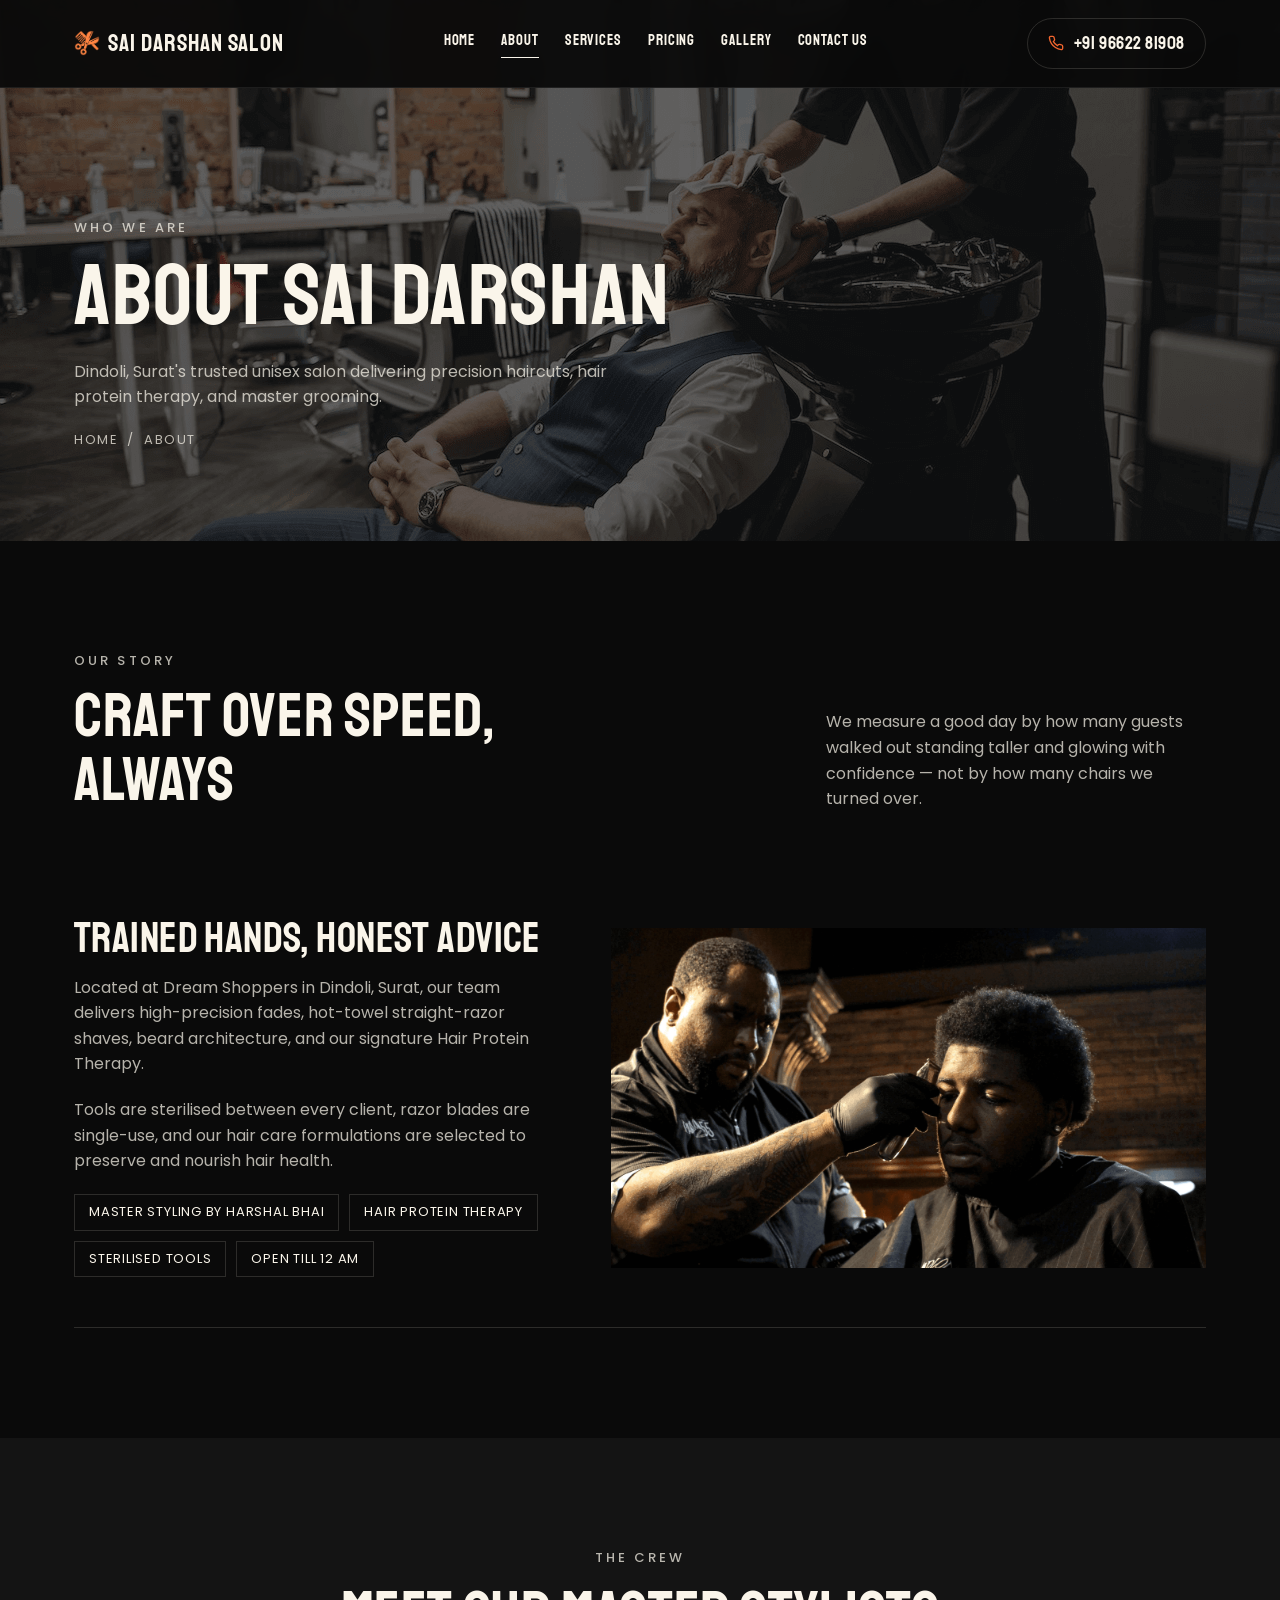
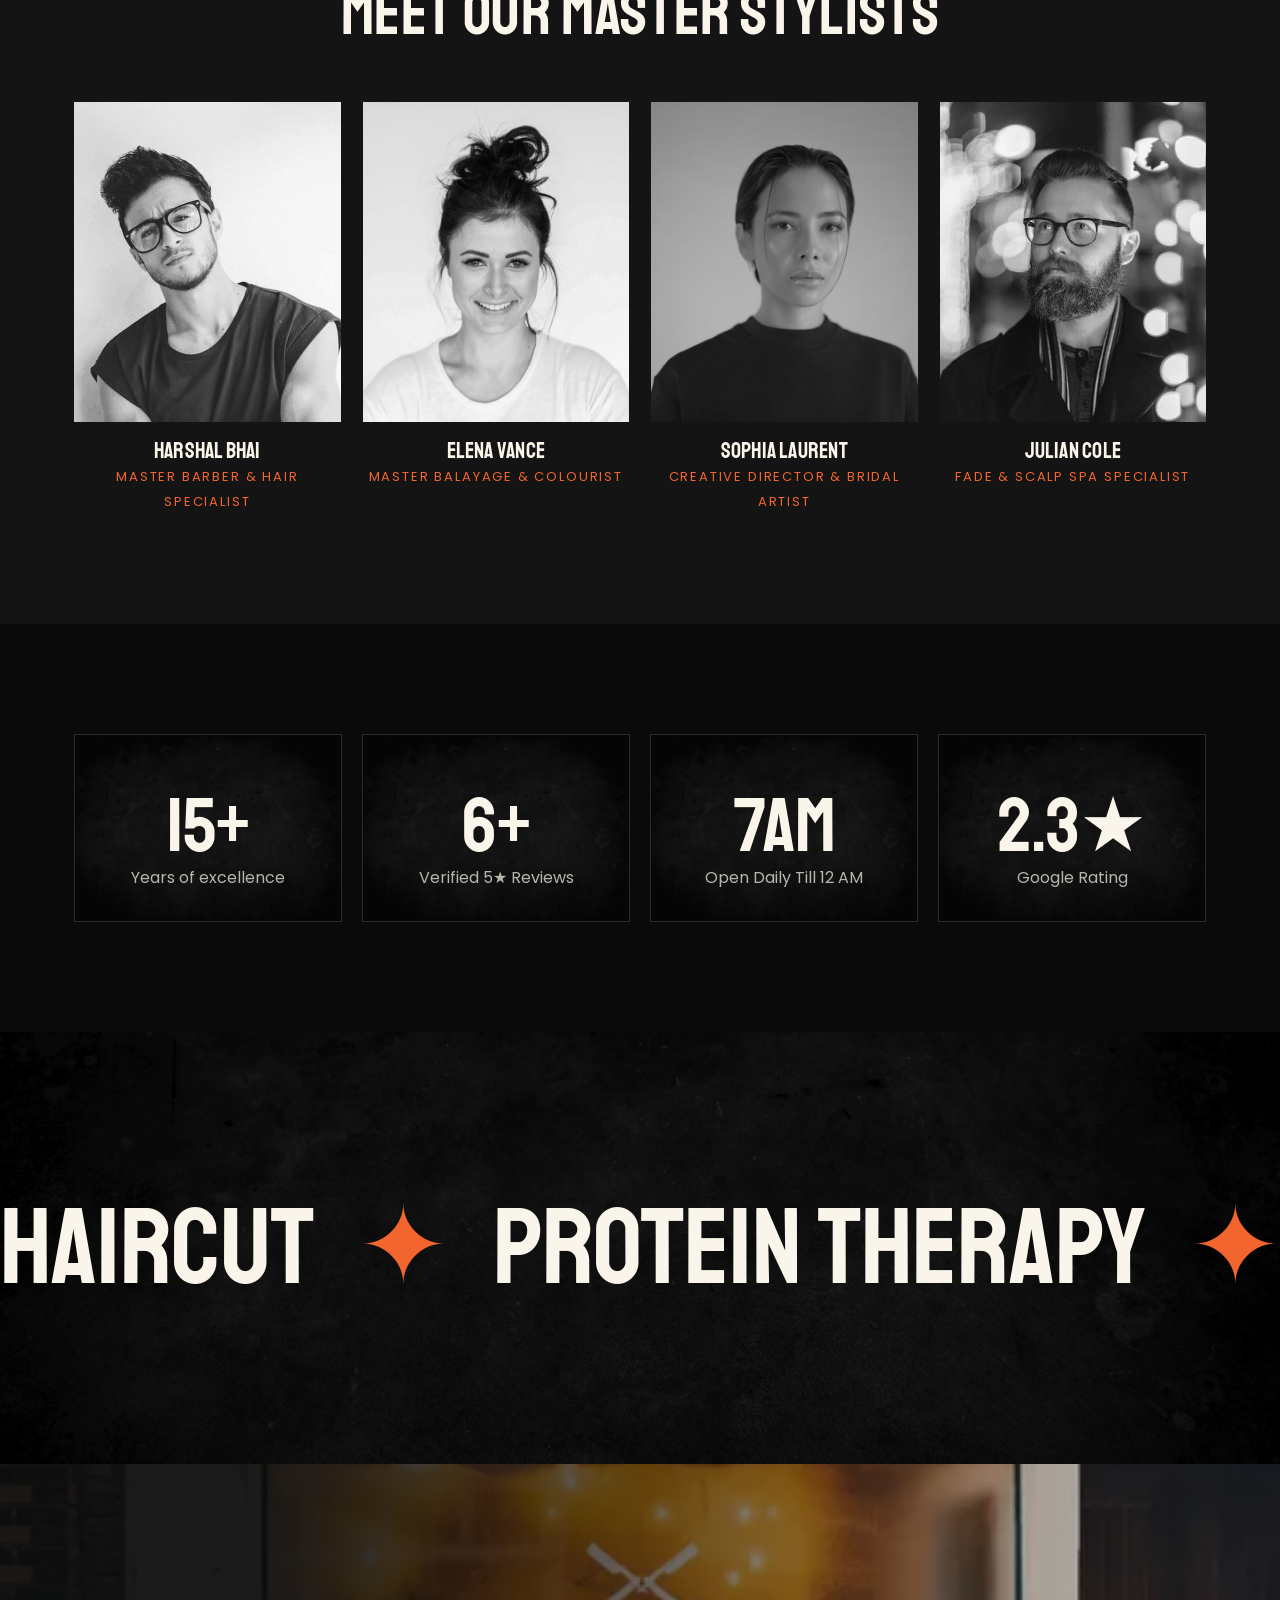
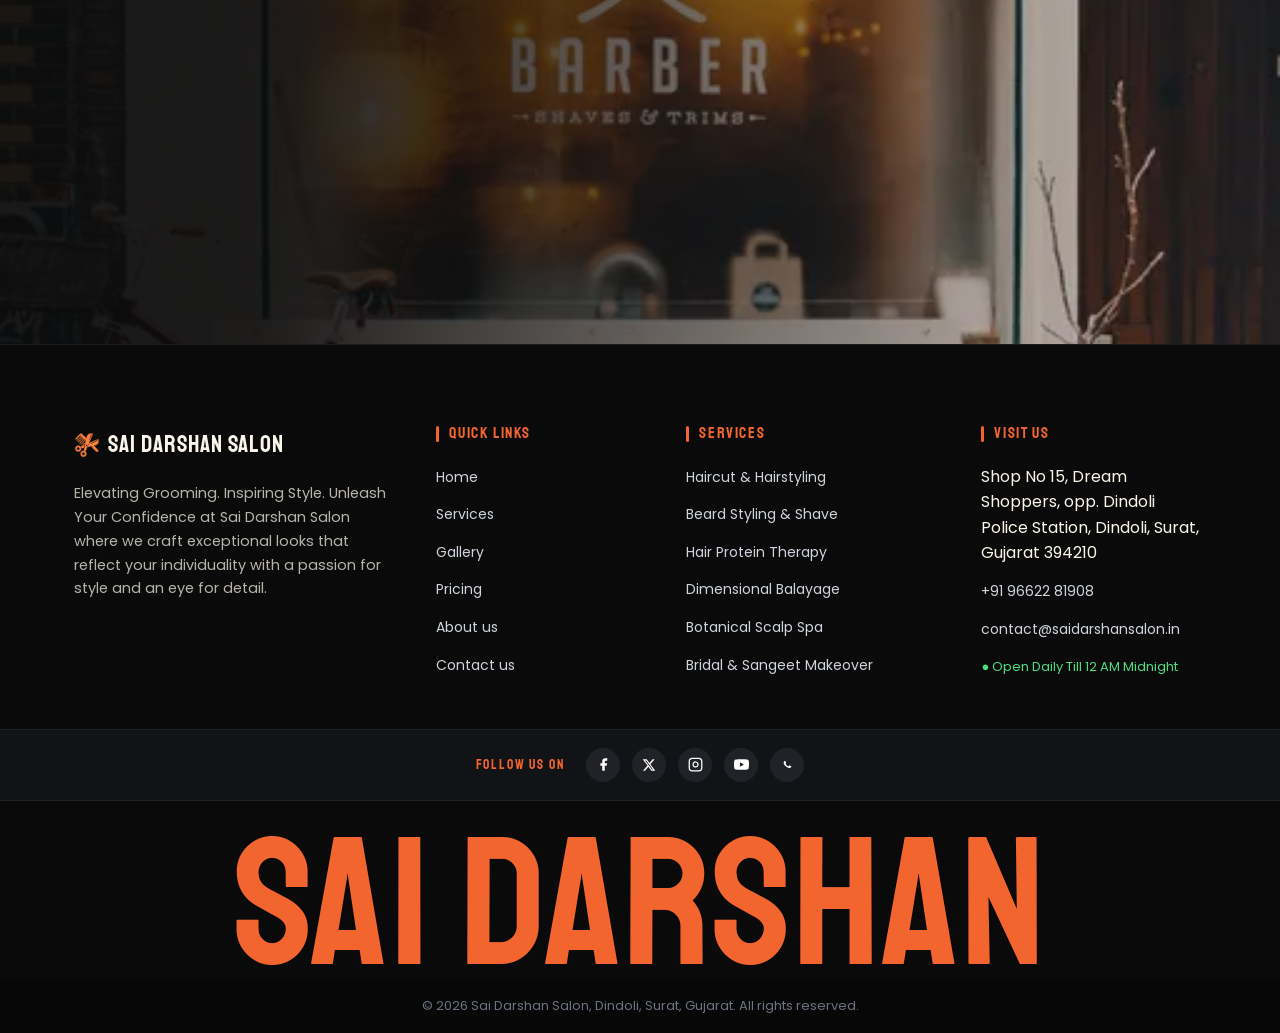
==== about.html @ af79fc6d "first commit: complete Sai Darshan unisex salon website" ====
<!doctype html>
<html lang="en">
  <head>
    <meta charset="utf-8" />
    <meta name="viewport" content="width=device-width, initial-scale=1" />
    <title>About Sai Darshan Salon — Master Stylists &amp; Grooming Craft | Surat</title>
    <meta
      name="description"
      content="Learn about Sai Darshan Salon in Dindoli, Surat: master styling by Harshal Bhai, hair protein therapy, precision fades, and hot towel shaves since 1998."
    />
    <link rel="canonical" href="https://saidarshansalon.in/about.html" />
    <!-- Open Graph -->
    <meta property="og:type" content="website" />
    <meta property="og:url" content="https://saidarshansalon.in/about.html" />
    <meta property="og:title" content="About Sai Darshan Salon — Master Stylists &amp; Grooming Craft | Surat" />
    <meta property="og:description" content="The story, the craft and the unisex salon team behind Sai Darshan Salon in Dindoli, Surat." />
    <meta property="og:image" content="https://saidarshansalon.in/assets/img/shop-wide.png" />
    <meta property="og:locale" content="en_IN" />
    <meta property="og:site_name" content="Sai Darshan Salon" />
    <!-- Twitter -->
    <meta name="twitter:card" content="summary_large_image" />
    <meta name="twitter:url" content="https://saidarshansalon.in/about.html" />
    <meta name="twitter:title" content="About Sai Darshan Salon — Master Stylists Since 1998" />
    <meta name="twitter:description" content="The story, the craft and the master stylists behind Sai Darshan Salon in Dindoli, Surat." />
    <meta name="twitter:image" content="https://saidarshansalon.in/assets/img/shop-wide.png" />
    <link rel="icon" href="assets/img/favicon-mark.png" />
    <link rel="preconnect" href="https://fonts.googleapis.com" />
    <link rel="preconnect" href="https://fonts.gstatic.com" crossorigin />
    <link
      href="https://fonts.googleapis.com/css2?family=Staatliches&family=Poppins:wght@300;400;500;600&family=Inspiration&display=swap"
      rel="stylesheet"
    />
    <link rel="stylesheet" href="css/style.css" />

    <!-- AboutPage Schema (JSON-LD) -->
    <script type="application/ld+json">
    {
      "@context": "https://schema.org",
      "@type": "AboutPage",
      "mainEntity": {
        "@type": "HairSalon",
        "name": "Sai Darshan Salon",
        "foundingDate": "1998",
        "telephone": "+919662281908",
        "address": {
          "@type": "PostalAddress",
          "streetAddress": "Shop No 15, Dream Shoppers, opp. Dindoli Police Station, Tirupati Society",
          "addressLocality": "Dindoli, Surat",
          "addressRegion": "Gujarat",
          "postalCode": "394210",
          "addressCountry": "IN"
        },
        "founder": {
          "@type": "Person",
          "name": "Harshal Bhai",
          "jobTitle": "Master Barber & Hair Specialist"
        }
      }
    }
    </script>
  </head>

  <body>
    <header class="header">
      <div class="wrap header__inner">
        <a class="logo" href="index.html">
          <img src="assets/img/logo.png" alt="Sai Darshan Hair Saloon" />
          <span>SAI DARSHAN SALON</span>
        </a>
        <nav class="nav">
          <a href="index.html">Home</a>
          <a href="about.html" class="is-active">About</a>
          <a href="services.html">Services</a>
          <a href="pricing.html">Pricing</a>
          <a href="gallery.html">Gallery</a>
          <a href="contact.html">Contact Us</a>
        </nav>
        <a class="header__phone" href="tel:+919662281908">
          <svg width="16" height="16" viewBox="0 0 24 24" fill="none" stroke="currentColor" stroke-width="2">
            <path d="M22 16.9v3a2 2 0 0 1-2.2 2 19.8 19.8 0 0 1-8.6-3.1 19.5 19.5 0 0 1-6-6A19.8 19.8 0 0 1 2.1 4.2 2 2 0 0 1 4.1 2h3a2 2 0 0 1 2 1.7c.1 1 .4 1.9.7 2.8a2 2 0 0 1-.5 2.1L8.1 9.9a16 16 0 0 0 6 6l1.3-1.2a2 2 0 0 1 2.1-.5c.9.3 1.8.6 2.8.7a2 2 0 0 1 1.7 2Z" />
          </svg>
          +91 96622 81908
        </a>
        <button class="burger" type="button" aria-label="Menu"><span></span><span></span><span></span></button>
      </div>
    </header>
    <nav class="mobile-menu">
      <a href="index.html">Home</a><a href="about.html">About</a><a href="services.html">Services</a>
      <a href="pricing.html">Pricing</a><a href="gallery.html">Gallery</a><a href="contact.html">Contact Us</a>
    </nav>

    <section class="page-hero">
      <div class="page-hero__bg"><img src="assets/img/shop-wide.png" alt="Sai Darshan Hair Saloon floor" /></div>
      <div class="wrap">
        <p class="eyebrow reveal">Who we are</p>
        <h1 class="reveal" data-delay="1">About Sai Darshan</h1>
        <p class="reveal" data-delay="2">Dindoli, Surat's trusted unisex salon delivering precision haircuts, hair protein therapy, and master grooming.</p>
        <div class="crumbs reveal" data-delay="3"><a href="index.html">Home</a> &nbsp;/&nbsp; About</div>
      </div>
    </section>

    <section class="section">
      <div class="wrap">
        <div class="section-head reveal">
          <div>
            <p class="eyebrow">Our story</p>
            <h2>Craft over speed,<br />always</h2>
          </div>
          <p>We measure a good day by how many guests walked out standing taller and glowing with confidence — not by how many chairs we turned over.</p>
        </div>
        <div class="service-row">
          <div class="service-row__media reveal"><img src="assets/img/barber-working.png" alt="Master stylist working on a client" /></div>
          <div class="reveal" data-delay="1">
            <h3>Trained hands, honest advice</h3>
            <p>
              Located at Dream Shoppers in Dindoli, Surat, our team delivers high-precision fades, hot-towel straight-razor shaves, beard architecture, and our signature Hair Protein Therapy.
            </p>
            <p>
              Tools are sterilised between every client, razor blades are single-use, and our hair care formulations are selected to preserve and nourish hair health.
            </p>
            <div class="tags"><span>Master Styling by Harshal Bhai</span><span>Hair Protein Therapy</span><span>Sterilised tools</span><span>Open till 12 AM</span></div>
          </div>
        </div>
      </div>
    </section>

    <section class="section section--ink">
      <div class="wrap">
        <div class="section-head section-head--center reveal">
          <div><p class="eyebrow">The crew</p><h2>Meet our master stylists</h2></div>
        </div>
        <div class="team">
          <figure class="reveal">
            <img src="assets/img/client-glasses.jpg" alt="Master Stylist Harshal Bhai" />
            <h3>Harshal Bhai</h3>
            <span>Master Barber &amp; Hair Specialist</span>
          </figure>
          <figure class="reveal" data-delay="1">
            <img src="assets/img/stylist-1.jpg" alt="Master Colourist Elena Vance" />
            <h3>Elena Vance</h3>
            <span>Master Balayage &amp; Colourist</span>
          </figure>
          <figure class="reveal" data-delay="2">
            <img src="assets/img/stylist-2.jpg" alt="Creative Director Sophia Laurent" />
            <h3>Sophia Laurent</h3>
            <span>Creative Director &amp; Bridal Artist</span>
          </figure>
          <figure class="reveal" data-delay="3">
            <img src="assets/img/client-beard-glasses.jpg" alt="Senior Stylist Julian Cole" />
            <h3>Julian Cole</h3>
            <span>Fade &amp; Scalp Spa Specialist</span>
          </figure>
        </div>
      </div>
    </section>

    <section class="section">
      <div class="wrap">
        <div class="stats">
          <div class="stat reveal">
            <div class="stat__bg"><img src="assets/img/texture-dark.jpg" alt="" /></div>
            <strong data-count="27" data-suffix="+">0</strong><span>Years of excellence</span>
          </div>
          <div class="stat reveal" data-delay="1">
            <div class="stat__bg"><img src="assets/img/texture-dark.jpg" alt="" /></div>
            <strong data-count="11" data-suffix="+">0</strong><span>Verified 5★ Reviews</span>
          </div>
          <div class="stat reveal" data-delay="2">
            <div class="stat__bg"><img src="assets/img/texture-dark.jpg" alt="" /></div>
            <strong data-count="12" data-suffix="AM">0</strong><span>Open Daily Till 12 AM</span>
          </div>
          <div class="stat reveal" data-delay="3">
            <div class="stat__bg"><img src="assets/img/texture-dark.jpg" alt="" /></div>
            <strong data-count="4.3" data-suffix="★">0</strong><span>Google Rating</span>
          </div>
        </div>
      </div>
    </section>

    <section class="marquee">
      <div class="marquee__bg"><img src="assets/img/texture-dark.jpg" alt="" /></div>
      <div class="marquee__track">
        <span>Haircut <b>&#10022;</b> Protein Therapy <b>&#10022;</b> Balayage <b>&#10022;</b> Shave <b>&#10022;</b> Beard <b>&#10022;</b> Styling <b>&#10022;</b> Scalp Spa <b>&#10022;</b></span>
        <span>Haircut <b>&#10022;</b> Protein Therapy <b>&#10022;</b> Balayage <b>&#10022;</b> Shave <b>&#10022;</b> Beard <b>&#10022;</b> Styling <b>&#10022;</b> Scalp Spa <b>&#10022;</b></span>
      </div>
    </section>

    <section class="cta">
      <div class="cta__bg"><img src="assets/img/storefront.webp" alt="Sai Darshan storefront" /></div>
      <div class="wrap">
        <h2 class="reveal">Come experience the studio</h2>
        <p class="reveal" data-delay="1">Visit us at Dream Shoppers, opp. Dindoli Police Station, Surat. Walk-ins and appointments welcome.</p>
        <div class="reveal" data-delay="2"><a class="btn btn--orange" href="contact.html">Book an appointment</a></div>
      </div>
    </section>

    <!-- ================= FOOTER ================= -->
    <footer class="footer">
      <div class="wrap">
        <div class="footer__grid">
          <div class="footer__brand">
            <a class="logo" href="index.html">
              <img src="assets/img/logo.png" alt="Sai Darshan Salon" />
              <span>SAI DARSHAN SALON</span>
            </a>
            <p>
              Elevating Grooming. Inspiring Style. Unleash Your Confidence at Sai Darshan Salon where we craft exceptional looks that reflect your individuality with a passion for style and an eye for detail.
            </p>
          </div>
          <div>
            <h4 class="footer__col-head">QUICK LINKS</h4>
            <ul>
              <li><a href="index.html">Home</a></li>
              <li><a href="services.html">Services</a></li>
              <li><a href="gallery.html">Gallery</a></li>
              <li><a href="pricing.html">Pricing</a></li>
              <li><a href="about.html">About us</a></li>
              <li><a href="contact.html">Contact us</a></li>
            </ul>
          </div>
          <div>
            <h4 class="footer__col-head">SERVICES</h4>
            <ul>
              <li><a href="services.html">Haircut &amp; Hairstyling</a></li>
              <li><a href="services.html">Beard Styling &amp; Shave</a></li>
              <li><a href="services.html">Hair Protein Therapy</a></li>
              <li><a href="services.html">Dimensional Balayage</a></li>
              <li><a href="services.html">Botanical Scalp Spa</a></li>
              <li><a href="services.html">Bridal &amp; Sangeet Makeover</a></li>
            </ul>
          </div>
          <div>
            <h4 class="footer__col-head">VISIT US</h4>
            <ul>
              <li>Shop No 15, Dream Shoppers, opp. Dindoli Police Station, Dindoli, Surat, Gujarat 394210</li>
              <li><a href="tel:+919662281908">+91 96622 81908</a></li>
              <li><a href="mailto:contact@saidarshansalon.in">contact@saidarshansalon.in</a></li>
              <li><span style="color: #4ade80; font-size: 13px;">● Open Daily Till 12 AM Midnight</span></li>
            </ul>
          </div>
        </div>
      </div>

      <!-- Social strip -->
      <div class="footer__social-strip">
        <div class="wrap">
          <span class="footer__social-label">FOLLOW US ON</span>
          <div class="footer__social-icons">
            <a href="#" aria-label="Facebook"><svg width="15" height="15" viewBox="0 0 24 24" fill="currentColor"><path d="M18 2h-3a5 5 0 0 0-5 5v3H7v4h3v8h4v-8h3l1-4h-4V7a1 1 0 0 1 1-1h3z"/></svg></a>
            <a href="#" aria-label="X / Twitter"><svg width="14" height="14" viewBox="0 0 24 24" fill="currentColor"><path d="M18.244 2.25h3.308l-7.227 8.26 8.502 11.24H16.17l-5.214-6.817L4.99 21.75H1.68l7.73-8.835L1.254 2.25H8.08l4.713 6.231zm-1.161 17.52h1.833L7.084 4.126H5.117z"/></svg></a>
            <a href="#" aria-label="Instagram"><svg width="15" height="15" viewBox="0 0 24 24" fill="none" stroke="currentColor" stroke-width="2"><rect width="20" height="20" x="2" y="2" rx="5" ry="5"/><path d="M16 11.37A4 4 0 1 1 12.63 8 4 4 0 0 1 16 11.37z"/><line x1="17.5" x2="17.51" y1="6.5" y2="6.5"/></svg></a>
            <a href="#" aria-label="YouTube"><svg width="15" height="15" viewBox="0 0 24 24" fill="currentColor"><path d="M23.498 6.186a3.016 3.016 0 0 0-2.122-2.136C19.505 3.545 12 3.545 12 3.545s-7.505 0-9.377.505A3.017 3.017 0 0 0 .502 6.186C0 8.07 0 12 0 12s0 3.93.502 5.814a3.016 3.016 0 0 0 2.122 2.136c1.871.505 9.376.505 9.376.505s7.505 0 9.377-.505a3.015 3.015 0 0 0 2.122-2.136C24 15.93 24 12 24 12s0-3.93-.502-5.814zM9.545 15.568V8.432L15.818 12l-6.273 3.568z"/></svg></a>
            <a href="https://wa.me/919662281908" aria-label="WhatsApp"><svg width="15" height="15" viewBox="0 0 24 24" fill="currentColor"><path d="M17.472 14.382c-.301-.15-1.782-.88-2.058-.98-.276-.1-.477-.15-.678.15-.201.302-.781.98-.958 1.181-.177.201-.354.226-.655.075s-1.272-.469-2.424-1.496c-.896-.798-1.501-1.785-1.677-2.087-.176-.301-.019-.464.132-.614.136-.135.301-.352.451-.528.15-.176.2-.301.301-.502.1-.201.05-.377-.025-.528-.075-.15-.678-1.632-.929-2.235-.245-.588-.494-.508-.678-.517-.175-.01-.376-.01-.577-.01-.201 0-.527.075-.803.376s-1.054 1.03-1.054 2.511c0 1.481 1.08 2.91 1.23 3.111.15.201 2.124 3.243 5.145 4.549.719.311 1.28.497 1.718.636.723.23 1.381.197 1.901.12.579-.086 1.782-.728 2.033-1.431.251-.703.251-1.306.176-1.431-.075-.126-.276-.201-.577-.352z"/></svg></a>
          </div>
        </div>
      </div>

      <!-- Giant Brand Display Banner -->
      <div class="footer__giant-brand">
        <h2>SAI DARSHAN</h2>
      </div>

      <!-- Bottom copyright -->
      <div class="footer__copyright">
        <div class="wrap">
          &copy; <span data-year></span> Sai Darshan Salon, Dindoli, Surat, Gujarat. All rights reserved.
        </div>
      </div>
    </footer>
    <script src="js/main.js"></script>
  </body>
</html>
---- css/style.css ----
/* ==========================================================================
   TrimHub Barbershop — static stylesheet
   ========================================================================== */

:root {
  --black: #0a0a0a;
  --ink: #141414;
  --panel: #1b1b1b;
  --cream: #faf5ea;
  --orange: #f2652e;
  --muted: rgba(250, 245, 234, 0.72);
  --line: rgba(250, 245, 234, 0.14);
  --font-display: "Staatliches", "Arial Narrow", sans-serif;
  --font-body: "Poppins", "Helvetica Neue", Arial, sans-serif;
  --font-script: "Inspiration", cursive;
  --wrap: 1180px;
  --ease: cubic-bezier(0.22, 1, 0.36, 1);
}

* {
  box-sizing: border-box;
}

html {
  scroll-behavior: smooth;
}

body {
  margin: 0;
  background: var(--black);
  color: var(--cream);
  font-family: var(--font-body);
  font-size: 16px;
  line-height: 1.6;
  -webkit-font-smoothing: antialiased;
  overflow-x: hidden;
}

img {
  max-width: 100%;
  display: block;
}

a {
  color: inherit;
  text-decoration: none;
}

h1,
h2,
h3,
h4 {
  font-family: var(--font-display);
  font-weight: 400;
  letter-spacing: 0.01em;
  line-height: 1.02;
  margin: 0;
  text-transform: uppercase;
}

p {
  margin: 0;
}

.wrap {
  width: 100%;
  max-width: var(--wrap);
  margin: 0 auto;
  padding: 0 24px;
}

.section {
  padding: 110px 0;
}

.section--cream {
  background: var(--cream);
  color: var(--black);
}

.section--ink {
  background: var(--ink);
}

/* ---------- Header ------------------------------------------------------ */

.header {
  position: fixed;
  inset: 0 0 auto 0;
  z-index: 90;
  padding: 18px 0;
  background: rgba(10, 10, 10, 0.95);
  backdrop-filter: blur(10px);
  border-bottom: 1px solid rgba(255, 255, 255, 0.08);
  transition:
    background 0.35s var(--ease),
    padding 0.35s var(--ease),
    box-shadow 0.35s var(--ease);
}

.header.is-stuck {
  background: rgba(10, 10, 10, 0.98);
  padding: 10px 0;
  box-shadow: 0 1px 0 var(--line);
}

.header--solid {
  background: #0a0a0a !important;
  border-bottom: 1px solid rgba(255, 255, 255, 0.12);
}

.header__inner {
  display: flex;
  align-items: center;
  justify-content: space-between;
  gap: 24px;
}

.logo {
  display: flex;
  align-items: center;
  gap: 8px;
  font-family: var(--font-display);
  font-size: 24px;
  letter-spacing: 0.04em;
}

.logo img {
  height: 26px;
  width: auto;
}

.nav {
  display: flex;
  align-items: center;
  gap: 26px;
}

.nav a {
  font-family: var(--font-display);
  font-size: 15px;
  letter-spacing: 0.06em;
  text-transform: uppercase;
  padding-bottom: 4px;
  border-bottom: 1px solid transparent;
  transition:
    color 0.25s var(--ease),
    border-color 0.25s var(--ease);
}

.nav a:hover {
  color: var(--orange);
}

.nav a.is-active {
  border-bottom-color: var(--cream);
}

.header__phone {
  display: inline-flex;
  align-items: center;
  gap: 10px;
  border: 1px solid var(--line);
  border-radius: 999px;
  padding: 10px 20px;
  font-family: var(--font-display);
  font-size: 18px;
  letter-spacing: 0.03em;
  transition:
    background 0.3s var(--ease),
    color 0.3s var(--ease);
}

.header__phone svg {
  color: var(--orange);
  flex: none;
}

.header__phone:hover {
  background: var(--orange);
  color: #fff;
}

.header__phone:hover svg {
  color: #fff;
}

.burger {
  display: none;
  width: 44px;
  height: 40px;
  border: 1px solid var(--line);
  border-radius: 8px;
  background: transparent;
  cursor: pointer;
  padding: 0;
  position: relative;
}

.burger span {
  position: absolute;
  left: 11px;
  right: 11px;
  height: 2px;
  background: var(--cream);
  transition: transform 0.3s var(--ease), opacity 0.2s linear;
}

.burger span:nth-child(1) {
  top: 14px;
}

.burger span:nth-child(2) {
  top: 19px;
}

.burger span:nth-child(3) {
  top: 24px;
}

body.menu-open .burger span:nth-child(1) {
  transform: translateY(5px) rotate(45deg);
}

body.menu-open .burger span:nth-child(2) {
  opacity: 0;
}

body.menu-open .burger span:nth-child(3) {
  transform: translateY(-5px) rotate(-45deg);
}

.mobile-menu {
  position: fixed;
  inset: 0;
  z-index: 80;
  background: var(--black);
  display: flex;
  flex-direction: column;
  justify-content: center;
  gap: 8px;
  padding: 80px 32px;
  transform: translateX(100%);
  transition: transform 0.45s var(--ease);
}

body.menu-open .mobile-menu {
  transform: translateX(0);
}

.mobile-menu a {
  font-family: var(--font-display);
  font-size: 34px;
  text-transform: uppercase;
  border-bottom: 1px solid var(--line);
  padding: 14px 0;
}

/* ---------- Buttons ----------------------------------------------------- */

.btn {
  --btn-bg: var(--cream);
  --btn-fg: var(--black);
  position: relative;
  display: inline-flex;
  align-items: center;
  gap: 10px;
  padding: 16px 26px;
  background: var(--btn-bg);
  color: var(--btn-fg);
  font-family: var(--font-display);
  font-size: 17px;
  letter-spacing: 0.05em;
  text-transform: uppercase;
  overflow: hidden;
  isolation: isolate;
  transition: color 0.35s var(--ease);
}

.btn::after {
  content: "";
  position: absolute;
  inset: 0;
  background: var(--orange);
  transform: translateY(101%);
  transition: transform 0.4s var(--ease);
  z-index: -1;
}

.btn:hover {
  color: #fff;
}

.btn:hover::after {
  transform: translateY(0);
}

.btn svg {
  transition: transform 0.35s var(--ease);
}

.btn:hover svg {
  transform: translateX(4px);
}

.btn--ghost {
  --btn-bg: transparent;
  --btn-fg: var(--cream);
  border: 1px solid var(--line);
}

.btn--ghost-dark {
  --btn-bg: transparent;
  --btn-fg: var(--black);
  border: 1px solid rgba(10, 10, 10, 0.25);
}

.btn--orange {
  --btn-bg: var(--orange);
  --btn-fg: #fff;
}

.btn--orange::after {
  background: var(--cream);
}

.btn--orange:hover {
  color: var(--black);
}

.link-arrow {
  display: inline-flex;
  align-items: center;
  gap: 6px;
  color: var(--orange);
  font-family: var(--font-display);
  letter-spacing: 0.06em;
  text-transform: uppercase;
}

.link-arrow svg {
  transition: transform 0.3s var(--ease);
}

.link-arrow:hover svg {
  transform: translateX(4px);
}

/* ---------- Section headings ------------------------------------------- */

.eyebrow {
  color: var(--orange);
  font-size: 13px;
  letter-spacing: 0.24em;
  text-transform: uppercase;
  font-weight: 500;
  margin-bottom: 14px;
}

.section-head {
  display: grid;
  grid-template-columns: 1.1fr 0.9fr;
  gap: 40px;
  align-items: end;
  margin-bottom: 56px;
}

.section-head h2 {
  font-size: clamp(38px, 5vw, 62px);
}

.section-head p {
  color: var(--muted);
  max-width: 380px;
  justify-self: end;
}

.section--cream .section-head p {
  color: rgba(10, 10, 10, 0.72);
}

.section-head--center {
  grid-template-columns: 1fr;
  text-align: center;
  justify-items: center;
}

.section-head--center p {
  justify-self: center;
  max-width: 620px;
}

/* ---------- Hero -------------------------------------------------------- */

/* ---------- Hero (BarberMate Split Style) -------------------------------- */

.hero-bm {
  position: relative;
  min-height: 100vh;
  padding: 130px 0 60px;
  background: var(--black);
  overflow: hidden;
  display: flex;
  flex-direction: column;
  justify-content: center;
}

.hero-bm__top {
  display: flex;
  align-items: flex-end;
  justify-content: space-between;
  gap: 30px;
  margin-bottom: 40px;
}

.hero-bm__headline-wrap {
  flex: 1;
  max-width: 780px;
}

.hero-bm__headline {
  font-family: var(--font-display);
  font-size: clamp(42px, 6.2vw, 84px);
  line-height: 1.02;
  letter-spacing: 0.02em;
  text-transform: uppercase;
  margin: 0;
  color: var(--cream);
}

.hero-bm__highlight {
  position: relative;
  display: inline-block;
  color: var(--cream);
}

.hero-bm__highlight::after {
  content: "";
  position: absolute;
  left: 0;
  bottom: -6px;
  width: 100%;
  height: 10px;
  background: var(--orange);
  background-image: repeating-linear-gradient(
    90deg,
    var(--orange),
    var(--orange) 8px,
    var(--black) 8px,
    var(--black) 12px
  );
  z-index: -1;
  border-radius: 2px;
}

.hero-bm__actions {
  display: flex;
  align-items: center;
  gap: 24px;
}

.hero-bm__btn-line {
  display: inline-flex;
  align-items: center;
  gap: 16px;
}

.hero-bm__btn-line::before {
  content: "";
  width: 50px;
  height: 1px;
  background: var(--orange);
}

.hero-bm__btn-box {
  border: 1px solid var(--orange);
  padding: 12px 24px;
  font-family: var(--font-display);
  font-size: 15px;
  letter-spacing: 0.08em;
  text-transform: uppercase;
  color: var(--cream);
  background: transparent;
  transition: all 0.3s var(--ease);
}

.hero-bm__btn-box:hover {
  background: var(--orange);
  color: #fff;
}

.hero-bm__arrows {
  display: flex;
  align-items: center;
  gap: 12px;
}

.hero-bm__arrow {
  background: transparent;
  border: 1px solid rgba(242, 101, 46, 0.4);
  border-radius: 6px;
  color: var(--orange);
  font-size: 20px;
  cursor: pointer;
  padding: 6px 14px;
  line-height: 1;
  display: inline-flex;
  align-items: center;
  justify-content: center;
  transition: all 0.25s var(--ease);
}

.hero-bm__arrow:hover {
  background: var(--orange);
  border-color: var(--orange);
  color: #fff;
  transform: translateY(-2px);
}

.hero-bm__arrow:active {
  transform: scale(0.92);
}

.hero-bm__dot-grid {
  display: grid;
  grid-template-columns: repeat(6, 4px);
  gap: 6px;
  opacity: 0.35;
}

.hero-bm__dot-grid span {
  width: 4px;
  height: 4px;
  background: var(--cream);
  border-radius: 50%;
}

/* Dual Showcase Cards */
.hero-bm__cards {
  display: grid;
  grid-template-columns: 1.18fr 0.82fr;
  gap: 28px;
  align-items: stretch;
}

.hero-bm__card {
  position: relative;
  border-radius: 12px;
  overflow: hidden;
  background: var(--panel);
  border: 1px solid var(--line);
  min-height: 440px;
  display: flex;
  flex-direction: column;
  justify-content: flex-end;
  transition: border-color 0.35s var(--ease), box-shadow 0.35s var(--ease);
}

.hero-bm__card:hover {
  border-color: rgba(242, 101, 46, 0.5);
  box-shadow: 0 16px 36px rgba(0, 0, 0, 0.6);
}

/* Multi-Slide Structure */
.hero-bm__slide {
  position: absolute;
  inset: 0;
  opacity: 0;
  visibility: hidden;
  display: flex;
  flex-direction: column;
  justify-content: flex-end;
  padding: 30px;
  transition: opacity 0.65s cubic-bezier(0.22, 1, 0.36, 1), transform 0.65s cubic-bezier(0.22, 1, 0.36, 1);
  transform: scale(1.03);
  z-index: 1;
}

.hero-bm__slide.is-active {
  opacity: 1;
  visibility: visible;
  transform: scale(1);
  z-index: 2;
}

.hero-bm__card-bg {
  position: absolute;
  inset: 0;
  z-index: 1;
}

.hero-bm__card-bg img {
  width: 100%;
  height: 100%;
  object-fit: cover;
  transition: transform 0.8s var(--ease);
}

.hero-bm__card:hover .hero-bm__card-bg img {
  transform: scale(1.04);
}

.hero-bm__slide::after {
  content: "";
  position: absolute;
  inset: 0;
  z-index: 2;
  background: linear-gradient(
    180deg,
    rgba(10, 10, 10, 0.1) 0%,
    rgba(10, 10, 10, 0.4) 50%,
    rgba(10, 10, 10, 0.92) 100%
  );
}

/* Vertical indicator dots */
.hero-bm__v-dots {
  position: absolute;
  left: 20px;
  top: 50%;
  transform: translateY(-50%);
  z-index: 5;
  display: flex;
  flex-direction: column;
  gap: 10px;
}

.hero-bm__v-dots span {
  width: 5px;
  height: 5px;
  background: rgba(250, 245, 234, 0.3);
  border-radius: 50%;
  cursor: pointer;
  transition: all 0.3s var(--ease);
}

.hero-bm__v-dots span:hover {
  background: var(--orange);
}

.hero-bm__v-dots span.is-active {
  background: #fff;
  height: 18px;
  border-radius: 999px;
}

/* Card bottom overlay */
.hero-bm__card-content {
  position: relative;
  z-index: 3;
  display: flex;
  align-items: center;
  justify-content: flex-end;
  gap: 18px;
}

.hero-bm__play-btn {
  width: 44px;
  height: 44px;
  border: 1px solid var(--orange);
  display: inline-flex;
  align-items: center;
  justify-content: center;
  color: var(--orange);
  background: rgba(10, 10, 10, 0.6);
  backdrop-filter: blur(4px);
  transition: all 0.3s var(--ease);
  flex-shrink: 0;
}

.hero-bm__play-btn:hover {
  background: var(--orange);
  color: #fff;
}

.hero-bm__card-text h4 {
  font-family: var(--font-display);
  font-size: 19px;
  letter-spacing: 0.06em;
  margin-bottom: 2px;
  color: var(--cream);
}

.hero-bm__card-text a {
  font-size: 13px;
  color: var(--orange);
  letter-spacing: 0.04em;
  text-decoration: underline;
  text-underline-offset: 4px;
  transition: color 0.2s var(--ease);
}

.hero-bm__card-text a:hover {
  color: #fff;
}

@media (max-width: 1024px) {
  .hero-bm__top {
    flex-direction: column;
    align-items: flex-start;
  }
  .hero-bm__cards {
    grid-template-columns: 1fr;
  }
  .hero-bm__card {
    min-height: 360px;
  }
}

/* ---------- Hero (Classic Fallback) ------------------------------------- */

.hero {
  position: relative;
  min-height: 100vh;
  display: flex;
  align-items: flex-end;
  padding: 140px 0 70px;
  overflow: hidden;
}

.hero__bg {
  position: absolute;
  inset: 0;
  z-index: -2;
}

.hero__bg img {
  width: 100%;
  height: 100%;
  object-fit: cover;
  animation: heroZoom 18s ease-out forwards;
}

@keyframes heroZoom {
  from {
    transform: scale(1.12);
  }
  to {
    transform: scale(1);
  }
}

.hero::after {
  content: "";
  position: absolute;
  inset: 0;
  z-index: -1;
  background: linear-gradient(
    180deg,
    rgba(10, 10, 10, 0.55) 0%,
    rgba(10, 10, 10, 0.15) 40%,
    rgba(10, 10, 10, 0.85) 100%
  );
}

.hero h1 {
  font-size: clamp(46px, 8vw, 104px);
  max-width: 14ch;
  margin: 12px 0 34px;
}

.hero h1 em {
  font-style: normal;
  color: var(--orange);
}

.hero__scroll {
  position: absolute;
  right: 34px;
  bottom: 70px;
  display: flex;
  flex-direction: column;
  align-items: center;
  gap: 14px;
  font-size: 12px;
  letter-spacing: 0.3em;
  writing-mode: vertical-rl;
  color: var(--muted);
}

.hero__scroll::after {
  content: "";
  writing-mode: horizontal-tb;
  width: 1px;
  height: 90px;
  background: linear-gradient(var(--cream), transparent);
  animation: scrollPulse 2.2s infinite ease-in-out;
}

@keyframes scrollPulse {

  0%,
  100% {
    opacity: 0.3;
    transform: scaleY(0.6);
  }

  50% {
    opacity: 1;
    transform: scaleY(1);
  }
}

/* page hero for inner pages */
.page-hero {
  position: relative;
  padding: 200px 0 90px;
  overflow: hidden;
  background: var(--ink);
}

.page-hero__bg {
  position: absolute;
  inset: 0;
  opacity: 0.34;
}

.page-hero__bg img {
  width: 100%;
  height: 100%;
  object-fit: cover;
}

.page-hero .wrap {
  position: relative;
}

.page-hero h1 {
  font-size: clamp(44px, 7vw, 86px);
}

.page-hero p {
  color: var(--muted);
  max-width: 560px;
  margin-top: 18px;
}

.crumbs {
  margin-top: 20px;
  font-size: 13px;
  letter-spacing: 0.12em;
  text-transform: uppercase;
  color: var(--muted);
}

.crumbs a:hover {
  color: var(--orange);
}

/* ---------- Info strip -------------------------------------------------- */

.info {
  background: var(--black);
  padding: 70px 0;
}

.info__grid {
  display: grid;
  grid-template-columns: repeat(3, 1fr);
  text-align: center;
}

.info__col {
  padding: 0 30px;
}

.info__col+.info__col {
  border-left: 1px solid var(--line);
}

.info__col svg {
  color: var(--orange);
  margin: 0 auto 14px;
}

.info__col h3 {
  font-size: 26px;
  margin-bottom: 12px;
}

.info__col p {
  color: var(--muted);
}

/* ---------- Specialities ------------------------------------------------ */

.cards {
  display: grid;
  grid-template-columns: repeat(2, 1fr);
  gap: 22px;
}

.card {
  position: relative;
  overflow: hidden;
  aspect-ratio: 3 / 2.55;
}

.card img {
  width: 100%;
  height: 100%;
  object-fit: cover;
  filter: grayscale(1);
  transition:
    transform 0.7s var(--ease),
    filter 0.6s var(--ease);
}

.card::before {
  content: "";
  position: absolute;
  inset: 0;
  z-index: 1;
  background: linear-gradient(180deg, transparent 45%, rgba(10, 10, 10, 0.75));
}

.card:hover img {
  transform: scale(1.06);
  filter: grayscale(0);
}

.card__label {
  position: absolute;
  left: 22px;
  bottom: 22px;
  z-index: 2;
  border: 1px solid rgba(250, 245, 234, 0.5);
  padding: 10px 18px;
  font-family: var(--font-display);
  font-size: 19px;
  letter-spacing: 0.05em;
  background: rgba(10, 10, 10, 0.25);
  backdrop-filter: blur(3px);
  transition: background 0.35s var(--ease);
}

.card:hover .card__label {
  background: var(--orange);
  border-color: var(--orange);
}

.center-cta {
  display: flex;
  justify-content: center;
  margin-top: 56px;
}

/* ---------- Price list -------------------------------------------------- */

.prices {
  display: grid;
  grid-template-columns: repeat(2, 1fr);
  column-gap: 74px;
  row-gap: 6px;
}

.price {
  display: flex;
  align-items: baseline;
  gap: 14px;
  padding: 14px 0;
}

.price__name {
  font-family: var(--font-display);
  font-size: 20px;
  letter-spacing: 0.03em;
  white-space: nowrap;
  transition: color 0.3s var(--ease);
}

.price__dots {
  flex: 1;
  height: 1px;
  background: rgba(250, 245, 234, 0.35);
}

.section--cream .price__dots {
  background: rgba(10, 10, 10, 0.25);
}

.price__value {
  font-family: var(--font-display);
  font-size: 20px;
  color: var(--orange);
}

.price:hover .price__name {
  color: var(--orange);
}

/* ---------- Gallery strip ---------------------------------------------- */

.strip {
  display: flex;
  gap: 18px;
  padding: 60px 0 0;
  width: max-content;
  animation: slide 38s linear infinite;
}

.strip img {
  width: 452px;
  height: 300px;
  object-fit: cover;
  flex: none;
}

.strip-mask {
  overflow: hidden;
}

.strip-mask:hover .strip {
  animation-play-state: paused;
}

@keyframes slide {
  from {
    transform: translateX(0);
  }

  to {
    transform: translateX(-50%);
  }
}

/* ---------- Marquee ----------------------------------------------------- */

.marquee {
  position: relative;
  overflow: hidden;
  padding: 130px 0;
}

.marquee__bg {
  position: absolute;
  inset: 0;
}

.marquee__bg img {
  width: 100%;
  height: 100%;
  object-fit: cover;
  filter: grayscale(1) brightness(0.5);
}

.marquee__track {
  position: relative;
  display: flex;
  width: max-content;
  animation: slide 26s linear infinite;
}

.marquee__track span {
  font-family: var(--font-display);
  font-size: clamp(48px, 9vw, 108px);
  padding-right: 44px;
  display: inline-flex;
  align-items: center;
  gap: 44px;
  white-space: nowrap;
}

.marquee__track b {
  color: var(--orange);
  font-weight: 400;
}

/* ---------- Accordion --------------------------------------------------- */

.accordion {
  max-width: 800px;
  margin: 0 auto;
}

.acc {
  border-bottom: 1px solid var(--line);
  background: var(--panel);
  margin-bottom: 6px;
}

.acc__btn {
  width: 100%;
  display: flex;
  align-items: center;
  gap: 18px;
  padding: 26px 28px;
  background: none;
  border: 0;
  color: inherit;
  cursor: pointer;
  text-align: left;
  font-family: var(--font-display);
  font-size: 26px;
  letter-spacing: 0.03em;
  text-transform: uppercase;
}

.acc__btn svg:first-child {
  color: var(--orange);
  flex: none;
}

.acc__chev {
  margin-left: auto;
  color: var(--orange);
  transition: transform 0.35s var(--ease);
}

.acc.is-open .acc__chev {
  transform: rotate(180deg);
}

.acc__body {
  max-height: 0;
  overflow: hidden;
  transition: max-height 0.45s var(--ease);
}

.acc__body p {
  padding: 0 28px 26px 72px;
  color: var(--muted);
}

.pills {
  display: flex;
  flex-wrap: wrap;
  justify-content: center;
  gap: 46px;
  margin-top: 48px;
}

.pill {
  display: inline-flex;
  align-items: center;
  gap: 10px;
  color: var(--muted);
}

.pill i {
  width: 30px;
  height: 30px;
  border-radius: 50%;
  background: rgba(242, 101, 46, 0.16);
  color: var(--orange);
  display: inline-flex;
  align-items: center;
  justify-content: center;
  font-style: normal;
  flex: none;
}

/* ---------- About ------------------------------------------------------- */

.about {
  position: relative;
  overflow: hidden;
  padding: 380px 0 70px;
}

.about__bg {
  position: absolute;
  inset: 0;
}

.about__bg img {
  width: 100%;
  height: 100%;
  object-fit: cover;
}

.about::after {
  content: "";
  position: absolute;
  inset: 0;
  background: linear-gradient(180deg, rgba(10, 10, 10, 0.2), rgba(10, 10, 10, 0.9));
}

.about .wrap {
  position: relative;
  z-index: 2;
}

.about__top {
  display: flex;
  align-items: flex-end;
  justify-content: space-between;
  gap: 30px;
}

.about__top h2 {
  font-size: clamp(38px, 5vw, 60px);
}

.about__est {
  font-family: var(--font-display);
  font-size: clamp(28px, 3vw, 40px);
  color: var(--orange);
}

.about__cols {
  display: grid;
  grid-template-columns: repeat(2, 1fr);
  gap: 48px;
  margin-top: 34px;
}

.about__cols p {
  border-left: 2px solid var(--orange);
  padding-left: 22px;
  color: var(--cream);
}

.signature {
  text-align: center;
  margin-top: 46px;
}

.signature span {
  font-family: var(--font-script);
  font-size: 42px;
  line-height: 1;
}

.signature small {
  display: block;
  color: var(--orange);
  letter-spacing: 0.08em;
  text-transform: uppercase;
  font-size: 13px;
  margin-top: 6px;
}

/* ---------- Quote / stats ---------------------------------------------- */

.quote {
  text-align: center;
  padding: 160px 0;
}

.quote h2 {
  font-size: clamp(32px, 5vw, 62px);
  font-style: italic;
  max-width: 16ch;
  margin: 0 auto;
}

.quote small {
  display: block;
  margin-top: 26px;
  font-family: var(--font-display);
  letter-spacing: 0.08em;
  font-size: 18px;
}

.quote img {
  width: 120px;
  margin: 90px auto 0;
}

.stats {
  display: grid;
  grid-template-columns: repeat(4, 1fr);
  gap: 20px;
}

.stat {
  position: relative;
  overflow: hidden;
  padding: 54px 20px 30px;
  text-align: center;
  border: 1px solid var(--line);
}

.stat__bg {
  position: absolute;
  inset: 0;
  opacity: 0.5;
}

.stat__bg img {
  width: 100%;
  height: 100%;
  object-fit: cover;
}

.stat strong {
  position: relative;
  display: block;
  font-family: var(--font-display);
  font-size: clamp(46px, 6vw, 76px);
  font-weight: 400;
  line-height: 1;
}

.stat span {
  position: relative;
  color: var(--muted);
}

/* ---------- Testimonials ------------------------------------------------ */

.slider {
  overflow: hidden;
}

.slider__track {
  display: flex;
  gap: 22px;
  transition: transform 0.6s var(--ease);
}

.testimonial {
  flex: 0 0 calc((100% - 66px) / 4);
  border: 1px solid var(--line);
  background: var(--panel);
}

.testimonial img {
  width: 100%;
  height: 250px;
  object-fit: cover;
}

.testimonial__body {
  padding: 26px 22px 30px;
  text-align: center;
}

.stars {
  color: var(--orange);
  letter-spacing: 3px;
  font-size: 14px;
}

.testimonial h3 {
  font-size: 20px;
  margin: 12px 0 10px;
}

.testimonial p {
  color: var(--muted);
  font-size: 15px;
}

.testimonial strong {
  display: block;
  margin-top: 20px;
  font-family: var(--font-display);
  font-size: 19px;
  font-weight: 400;
}

.testimonial em {
  display: block;
  font-style: normal;
  color: var(--muted);
  font-size: 14px;
}

.dots {
  display: flex;
  justify-content: center;
  gap: 8px;
  margin-top: 40px;
}

.dots button {
  width: 8px;
  height: 8px;
  border-radius: 50%;
  border: 0;
  padding: 0;
  cursor: pointer;
  background: rgba(250, 245, 234, 0.3);
  transition:
    width 0.3s var(--ease),
    background 0.3s var(--ease);
}

.dots button.is-active {
  width: 26px;
  border-radius: 6px;
  background: var(--orange);
}

/* ---------- Blog -------------------------------------------------------- */

.posts {
  display: grid;
  grid-template-columns: repeat(3, 1fr);
  gap: 34px;
}

.post img {
  width: 100%;
  height: 240px;
  object-fit: cover;
  transition: transform 0.6s var(--ease);
}

.post__media {
  overflow: hidden;
}

.post:hover img {
  transform: scale(1.05);
}

.post__meta {
  display: flex;
  align-items: center;
  gap: 12px;
  margin: 20px 0 10px;
  font-size: 12px;
  letter-spacing: 0.14em;
  text-transform: uppercase;
}

.post__meta span:first-child {
  color: var(--orange);
}

.post__meta span:last-child::before {
  content: "|";
  margin-right: 12px;
  opacity: 0.4;
}

.post h3 {
  font-size: 26px;
  transition: color 0.3s var(--ease);
}

.post:hover h3 {
  color: var(--orange);
}

/* ---------- CTA banner -------------------------------------------------- */

.cta {
  position: relative;
  overflow: hidden;
  min-height: 480px;
  display: flex;
  align-items: center;
}

.cta__bg {
  position: absolute;
  inset: 0;
}

.cta__bg img {
  width: 100%;
  height: 100%;
  object-fit: cover;
}

.cta::after {
  content: "";
  position: absolute;
  inset: 0;
  background: linear-gradient(90deg, rgba(10, 10, 10, 0.92) 20%, rgba(10, 10, 10, 0.1));
}

.cta .wrap {
  position: relative;
  z-index: 2;
}

.cta h2 {
  font-size: clamp(38px, 6vw, 72px);
  max-width: 11ch;
}

.cta p {
  color: var(--muted);
  max-width: 420px;
  margin: 20px 0 30px;
}

/* ---------- Contact ----------------------------------------------------- */

.contact-box {
  display: grid;
  grid-template-columns: 1fr 1fr;
  background: var(--ink);
  border: 1px solid var(--line);
}

.contact-box>div {
  padding: 54px 48px;
}

.contact-box form+div {
  border-left: 1px solid var(--line);
}

.field {
  margin-bottom: 20px;
}

.field label {
  display: block;
  font-family: var(--font-display);
  font-size: 15px;
  letter-spacing: 0.08em;
  color: var(--orange);
  margin-bottom: 8px;
}

.field input,
.field textarea {
  width: 100%;
  background: var(--panel);
  border: 1px solid var(--line);
  color: var(--cream);
  font-family: var(--font-body);
  font-size: 15px;
  padding: 13px 16px;
  transition: border-color 0.3s var(--ease);
}

.field textarea {
  min-height: 120px;
  resize: vertical;
}

.field input:focus,
.field textarea:focus {
  outline: none;
  border-color: var(--orange);
}

.form-note {
  margin-top: 14px;
  font-size: 14px;
  color: var(--orange);
  min-height: 20px;
}

.contact-list {
  list-style: none;
  margin: 24px 0 0;
  padding: 0;
  display: grid;
  gap: 18px;
}

.contact-list li {
  display: flex;
  gap: 14px;
  color: var(--muted);
}

.contact-list svg {
  color: var(--orange);
  flex: none;
  margin-top: 3px;
}

.map {
  width: 100%;
  height: 420px;
  border: 0;
  filter: grayscale(1) invert(0.9) contrast(0.85);
}

/* ---------- Footer (Framer Mockup Style) -------------------------------- */

.footer {
  background: #0a0a0a;
  padding: 80px 0 0;
  border-top: 1px solid rgba(255, 255, 255, 0.08);
  overflow: hidden;
}

.footer__grid {
  display: grid;
  grid-template-columns: 1.4fr 0.9fr 1.1fr 1fr;
  gap: 48px;
  margin-bottom: 50px;
}

.footer__brand p {
  color: var(--muted, #a0a5b0);
  font-size: 14.5px;
  line-height: 1.65;
  margin-top: 18px;
  max-width: 360px;
}

.footer__col-head {
  display: flex;
  align-items: center;
  gap: 10px;
  font-family: var(--font-display);
  font-size: 16px;
  letter-spacing: 0.1em;
  color: var(--orange, #f2652e);
  text-transform: uppercase;
  margin-bottom: 22px;
}

.footer__col-head::before {
  content: "";
  display: inline-block;
  width: 3px;
  height: 16px;
  background: var(--orange, #f2652e);
  border-radius: 2px;
}

.footer ul {
  list-style: none;
  margin: 0;
  padding: 0;
  display: grid;
  gap: 12px;
}

.footer ul a {
  color: #cfd3dc;
  font-size: 14px;
  transition: color 0.25s var(--ease), padding-left 0.25s var(--ease);
}

.footer ul a:hover {
  color: var(--orange, #f2652e);
  padding-left: 4px;
}

.footer__social-strip {
  background: #121316;
  border-top: 1px solid rgba(255, 255, 255, 0.06);
  border-bottom: 1px solid rgba(255, 255, 255, 0.06);
  padding: 18px 0;
}

.footer__social-strip .wrap {
  display: flex;
  align-items: center;
  justify-content: center;
  gap: 20px;
  flex-wrap: wrap;
}

.footer__social-label {
  font-family: var(--font-display);
  font-size: 14px;
  letter-spacing: 0.14em;
  color: var(--orange, #f2652e);
  text-transform: uppercase;
}

.footer__social-icons {
  display: flex;
  align-items: center;
  gap: 12px;
}

.footer__social-icons a {
  width: 34px;
  height: 34px;
  background: #202227;
  border-radius: 50%;
  display: inline-flex;
  align-items: center;
  justify-content: center;
  color: #fff;
  transition: background-color 0.2s var(--ease), transform 0.2s var(--ease);
}

.footer__social-icons a:hover {
  background: var(--orange, #f2652e);
  color: #0a0a0a;
  transform: translateY(-2px);
}

.footer__giant-brand {
  width: 100%;
  text-align: center;
  padding: 30px 0 0;
  user-select: none;
  overflow: hidden;
}

.footer__giant-brand h2 {
  font-family: var(--font-display);
  font-size: clamp(60px, 14.2vw, 210px);
  line-height: 0.82;
  letter-spacing: 0.01em;
  color: var(--orange, #f2652e);
  text-transform: uppercase;
  margin: 0;
  padding: 0;
  display: block;
}

.footer__copyright {
  background: #070708;
  padding: 16px 0;
  font-size: 13px;
  color: #6c7280;
  text-align: center;
}

@media (max-width: 900px) {
  .footer__grid {
    grid-template-columns: 1fr 1fr;
    gap: 36px;
  }
}

@media (max-width: 600px) {
  .footer__grid {
    grid-template-columns: 1fr;
  }
}

/* ---------- Gallery grid ------------------------------------------------ */

.gallery-grid {
  display: grid;
  grid-template-columns: repeat(3, 1fr);
  gap: 18px;
}

.gallery-grid figure {
  margin: 0;
  overflow: hidden;
  position: relative;
  aspect-ratio: 4 / 3;
}

.gallery-grid img {
  width: 100%;
  height: 100%;
  object-fit: cover;
  filter: grayscale(1);
  transition:
    transform 0.7s var(--ease),
    filter 0.5s var(--ease);
}

.gallery-grid figure:hover img {
  transform: scale(1.07);
  filter: grayscale(0);
}

.gallery-grid figcaption {
  position: absolute;
  inset: auto 0 0 0;
  padding: 18px;
  font-family: var(--font-display);
  font-size: 18px;
  letter-spacing: 0.04em;
  background: linear-gradient(transparent, rgba(10, 10, 10, 0.85));
  transform: translateY(100%);
  transition: transform 0.4s var(--ease);
}

.gallery-grid figure:hover figcaption {
  transform: translateY(0);
}

.gallery-grid figure.tall {
  grid-row: span 2;
  aspect-ratio: 4 / 6.2;
}

/* ---------- Team -------------------------------------------------------- */

.team {
  display: grid;
  grid-template-columns: repeat(4, 1fr);
  gap: 22px;
}

.team figure {
  margin: 0;
  text-align: center;
}

.team img {
  width: 100%;
  height: 320px;
  object-fit: cover;
  filter: grayscale(1);
  transition: filter 0.5s var(--ease);
}

.team figure:hover img {
  filter: grayscale(0);
}

.team h3 {
  font-size: 22px;
  margin-top: 18px;
}

.team span {
  color: var(--orange);
  font-size: 13px;
  letter-spacing: 0.14em;
  text-transform: uppercase;
}

/* ---------- Service rows ------------------------------------------------ */

.service-row {
  display: grid;
  grid-template-columns: 0.9fr 1.1fr;
  gap: 50px;
  align-items: center;
  padding: 50px 0;
  border-bottom: 1px solid var(--line);
}

.service-row:nth-child(even) .service-row__media {
  order: 2;
}

.service-row__media {
  overflow: hidden;
}

.service-row__media img {
  width: 100%;
  height: 340px;
  object-fit: cover;
  transition: transform 0.7s var(--ease);
}

.service-row:hover .service-row__media img {
  transform: scale(1.05);
}

.service-row h3 {
  font-size: clamp(28px, 3.4vw, 42px);
  margin-bottom: 14px;
}

.service-row p {
  color: var(--muted);
  margin-bottom: 20px;
}

.tags {
  display: flex;
  flex-wrap: wrap;
  gap: 10px;
}

.tags span {
  border: 1px solid var(--line);
  padding: 7px 14px;
  font-size: 13px;
  letter-spacing: 0.06em;
  text-transform: uppercase;
}

/* ---------- Reveal animation ------------------------------------------- */

.reveal {
  opacity: 0;
  transform: translateY(38px);
  transition:
    opacity 0.8s var(--ease),
    transform 0.8s var(--ease);
}

.reveal.is-visible {
  opacity: 1;
  transform: none;
}

.reveal[data-delay="1"] {
  transition-delay: 0.1s;
}

.reveal[data-delay="2"] {
  transition-delay: 0.2s;
}

.reveal[data-delay="3"] {
  transition-delay: 0.3s;
}

/* ---------- Responsive -------------------------------------------------- */

@media (max-width: 1024px) {

  .nav,
  .header__phone {
    display: none;
  }

  .burger {
    display: block;
  }

  .section-head {
    grid-template-columns: 1fr;
    align-items: start;
  }

  .section-head p {
    justify-self: start;
  }

  .stats,
  .team {
    grid-template-columns: repeat(2, 1fr);
  }

  .testimonial {
    flex: 0 0 calc((100% - 22px) / 2);
  }

  .posts,
  .gallery-grid {
    grid-template-columns: repeat(2, 1fr);
  }

  .footer__grid {
    grid-template-columns: repeat(2, 1fr);
  }

  .service-row {
    grid-template-columns: 1fr;
  }

  .service-row:nth-child(even) .service-row__media {
    order: 0;
  }
}

@media (max-width: 760px) {
  .section {
    padding: 74px 0;
  }

  .info__grid {
    grid-template-columns: 1fr;
    gap: 40px;
  }

  .info__col+.info__col {
    border-left: 0;
    border-top: 1px solid var(--line);
    padding-top: 34px;
  }

  .cards,
  .prices,
  .about__cols,
  .posts,
  .gallery-grid,
  .contact-box,
  .stats,
  .team {
    grid-template-columns: 1fr;
  }

  .contact-box form+div {
    border-left: 0;
    border-top: 1px solid var(--line);
  }

  .contact-box>div {
    padding: 34px 24px;
  }

  .gallery-grid figure.tall {
    grid-row: auto;
    aspect-ratio: 4 / 3;
  }

  .testimonial {
    flex: 0 0 100%;
  }

  .about {
    padding-top: 240px;
  }

  .about__top {
    flex-direction: column;
    align-items: flex-start;
    gap: 10px;
  }

  .hero__scroll {
    display: none;
  }

  .strip img {
    width: 280px;
    height: 200px;
  }

  .footer__bottom {
    flex-direction: column;
  }
}

/* ==========================================================================
   MAISON LUMIÈRE UNISEX DUAL WING & EDITORIAL COMPONENT STYLES
   ========================================================================== */

.lumiere-tagline-bar {
  padding: 16px 0;
  background: rgba(201, 168, 106, 0.08);
  border-top: 1px solid var(--line-gold);
  border-bottom: 1px solid var(--line-gold);
  text-align: center;
  font-family: var(--font-serif, "Cormorant Garamond", Georgia, serif);
  font-size: 1.15rem;
  letter-spacing: 0.12em;
  color: var(--gold-light, #e4c896);
  text-transform: uppercase;
}

.unisex-dual-grid {
  display: grid;
  grid-template-columns: repeat(2, 1fr);
  gap: 36px;
  margin-top: 48px;
}

.unisex-wing {
  background: var(--bg-card, #131519);
  border: 1px solid var(--line-subtle, rgba(255, 255, 255, 0.08));
  border-radius: 16px;
  overflow: hidden;
  transition: all 0.4s cubic-bezier(0.16, 1, 0.3, 1);
  display: flex;
  flex-direction: column;
}

.unisex-wing:hover {
  border-color: var(--line-gold, rgba(201, 168, 106, 0.28));
  box-shadow: 0 20px 40px rgba(0, 0, 0, 0.5), 0 0 25px rgba(201, 168, 106, 0.12);
  transform: translateY(-4px);
}

.unisex-wing__media {
  position: relative;
  height: 290px;
  overflow: hidden;
}

.unisex-wing__media img {
  width: 100%;
  height: 100%;
  object-fit: cover;
  transition: transform 0.8s cubic-bezier(0.16, 1, 0.3, 1);
}

.unisex-wing:hover .unisex-wing__media img {
  transform: scale(1.06);
}

.unisex-wing__badge {
  position: absolute;
  top: 18px;
  left: 18px;
  background: rgba(11, 12, 14, 0.85);
  backdrop-filter: blur(10px);
  border: 1px solid var(--line-gold, rgba(201, 168, 106, 0.28));
  padding: 6px 16px;
  border-radius: 999px;
  font-size: 0.75rem;
  letter-spacing: 0.15em;
  text-transform: uppercase;
  color: var(--gold-light, #e4c896);
}

.unisex-wing__body {
  padding: 32px 28px;
  flex-grow: 1;
  display: flex;
  flex-direction: column;
}

.unisex-wing__body h3 {
  font-family: var(--font-serif, "Cormorant Garamond", Georgia, serif);
  font-size: 1.85rem;
  margin-bottom: 12px;
  color: var(--cream, #faf7f2);
}

.unisex-wing__body p.wing-desc {
  font-size: 0.92rem;
  color: var(--cream-muted, #9e9990);
  line-height: 1.6;
  margin-bottom: 24px;
}

.wing-service-items {
  display: flex;
  flex-direction: column;
  gap: 14px;
  margin-bottom: 28px;
}

.wing-service-item {
  display: flex;
  justify-content: space-between;
  align-items: center;
  padding-bottom: 10px;
  border-bottom: 1px dashed rgba(255, 255, 255, 0.1);
  font-size: 0.92rem;
}

.wing-service-item span.name {
  color: var(--cream-soft, #eae5dc);
}

.wing-service-item span.price {
  font-weight: 600;
  color: var(--gold-light, #e4c896);
}

.lumiere-quote-section {
  position: relative;
  padding: 100px 0;
  background: var(--bg-panel, #1a1c22);
  border-top: 1px solid var(--line-subtle, rgba(255, 255, 255, 0.08));
  border-bottom: 1px solid var(--line-subtle, rgba(255, 255, 255, 0.08));
  text-align: center;
  overflow: hidden;
}

.lumiere-quote-section__bg {
  position: absolute;
  inset: 0;
  opacity: 0.18;
  z-index: 0;
}

.lumiere-quote-section__bg img {
  width: 100%;
  height: 100%;
  object-fit: cover;
}

.lumiere-quote-content {
  position: relative;
  z-index: 2;
  max-width: 860px;
  margin: 0 auto;
}

.lumiere-quote-content h2 {
  font-family: var(--font-serif, "Cormorant Garamond", Georgia, serif);
  font-size: clamp(1.8rem, 3.5vw, 2.8rem);
  line-height: 1.35;
  color: var(--cream, #faf7f2);
  margin-bottom: 24px;
}

/* ==========================================================================
   CONTACT PAGE SPLIT FRAMER STYLE (AS PER MOCKUP)
   ========================================================================== */

.contact-cream-banner {
  background: var(--cream, #faf5ea);
  color: var(--black, #0a0a0a);
  padding: 160px 0 100px;
  text-align: center;
}

.contact-cream-banner .eyebrow {
  color: var(--orange, #f2652e);
  letter-spacing: 0.2em;
  font-size: 14px;
  font-weight: 600;
  margin-bottom: 12px;
}

.contact-cream-banner h1 {
  font-family: var(--font-display);
  font-size: clamp(38px, 6vw, 76px);
  letter-spacing: 0.02em;
  color: #111;
  margin: 0 0 18px;
}

.contact-cream-banner p {
  color: #555;
  max-width: 640px;
  margin: 0 auto;
  font-size: 16px;
  line-height: 1.6;
}

.contact-split-stage {
  position: relative;
  background: var(--cream, #faf5ea);
  padding-bottom: 80px;
}

.contact-split-stage::after {
  content: "";
  position: absolute;
  left: 0;
  right: 0;
  bottom: 0;
  height: 52%;
  background: var(--orange, #f2652e);
  z-index: 1;
}

.contact-framer-card {
  position: relative;
  z-index: 2;
  max-width: 680px;
  margin: 0 auto;
  background: #141414;
  border: 1px solid rgba(255, 255, 255, 0.08);
  border-radius: 8px;
  padding: 44px 40px 48px;
  box-shadow: 0 24px 60px rgba(0, 0, 0, 0.45);
}

.contact-framer-card h2 {
  font-family: var(--font-display);
  font-size: clamp(24px, 3.5vw, 34px);
  color: #fff;
  letter-spacing: 0.03em;
  margin-bottom: 28px;
}

.contact-framer-form {
  display: flex;
  flex-direction: column;
  gap: 20px;
}

.contact-framer-field {
  display: flex;
  flex-direction: column;
  gap: 8px;
}

.contact-framer-field label {
  font-family: var(--font-display);
  font-size: 14px;
  letter-spacing: 0.1em;
  color: var(--orange, #f2652e);
  text-transform: uppercase;
}

.contact-framer-field input,
.contact-framer-field select,
.contact-framer-field textarea {
  width: 100%;
  background: #202226;
  border: 1px solid rgba(255, 255, 255, 0.06);
  border-radius: 4px;
  padding: 14px 18px;
  color: #fff;
  font-family: var(--font-body);
  font-size: 15px;
  outline: none;
  transition: border-color 0.25s var(--ease), background-color 0.25s var(--ease);
}

.contact-framer-field input::placeholder,
.contact-framer-field textarea::placeholder {
  color: rgba(255, 255, 255, 0.35);
}

.contact-framer-field input:focus,
.contact-framer-field select:focus,
.contact-framer-field textarea:focus {
  border-color: var(--orange, #f2652e);
  background: #25282e;
}

.contact-framer-submit {
  width: 100%;
  background: var(--orange, #f2652e);
  color: #0a0a0a;
  border: none;
  padding: 16px 28px;
  font-family: var(--font-display);
  font-size: 18px;
  letter-spacing: 0.08em;
  text-transform: uppercase;
  font-weight: 600;
  cursor: pointer;
  border-radius: 4px;
  margin-top: 8px;
  transition: transform 0.2s var(--ease), background-color 0.2s var(--ease), color 0.2s var(--ease);
}

.contact-framer-submit:hover {
  background: #fff;
  color: var(--black, #0a0a0a);
  transform: translateY(-2px);
}

/* Location details below the form */
.contact-location-section {
  background: var(--black, #0a0a0a);
  padding: 90px 0;
  border-top: 1px solid var(--line);
}

.contact-location-grid {
  display: grid;
  grid-template-columns: 1fr 1.15fr;
  gap: 48px;
  align-items: center;
}

.contact-badge-saloon {
  display: inline-flex;
  align-items: center;
  gap: 8px;
  background: rgba(242, 101, 46, 0.12);
  border: 1px solid rgba(242, 101, 46, 0.3);
  padding: 6px 14px;
  border-radius: 999px;
  color: var(--orange, #f2652e);
  font-size: 13px;
  font-weight: 600;
  margin-bottom: 16px;
}

.contact-map-frame {
  width: 100%;
  height: 420px;
  border-radius: 12px;
  overflow: hidden;
  border: 1px solid var(--line);
  box-shadow: 0 16px 40px rgba(0, 0, 0, 0.5);
}

.contact-map-frame iframe {
  width: 100%;
  height: 100%;
  border: 0;
}

/* ==========================================================================
   COMPREHENSIVE RESPONSIVE DESIGN (MOBILE, TABLET, DESKTOP)
   ========================================================================== */

/* Universal Overflow & Touch Handling */
html,
body {
  overflow-x: hidden;
  width: 100%;
  -webkit-text-size-adjust: 100%;
}

img,
video,
iframe {
  max-width: 100%;
}

/* Tablet & Intermediate Screens (<=1024px) */
@media (max-width: 1024px) {
  .hero-bm {
    padding: 120px 0 60px;
  }

  .unisex-dual-grid {
    grid-template-columns: 1fr;
    gap: 32px;
  }

  .contact-location-grid {
    grid-template-columns: 1fr;
    gap: 36px;
  }
}

/* Mobile Screens (<=768px) */
@media (max-width: 768px) {
  .wrap {
    padding: 0 clamp(16px, 4vw, 24px);
  }

  .hero-bm {
    padding: 100px 0 40px;
  }

  .hero-bm__top {
    margin-bottom: 28px;
    gap: 20px;
  }

  .hero-bm__headline {
    font-size: clamp(32px, 8.5vw, 54px);
    line-height: 1.05;
  }

  .hero-bm__actions {
    width: 100%;
    justify-content: space-between;
    flex-wrap: wrap;
    gap: 16px;
  }

  .hero-bm__cards {
    grid-template-columns: 1fr;
    gap: 20px;
  }

  .hero-bm__card {
    min-height: 290px;
    border-radius: 8px;
  }

  .hero-bm__card-content {
    padding: 18px 16px;
  }

  .hero-bm__play-btn {
    width: 44px;
    height: 44px;
  }

  .unisex-wing__media {
    height: 240px;
  }

  .unisex-wing__body {
    padding: 24px 20px 28px;
  }

  .wing-service-items {
    gap: 10px;
  }

  .wing-service-item {
    font-size: 14px;
  }

  .contact-cream-banner {
    padding: 120px 0 60px;
  }

  .contact-framer-card {
    padding: 28px 18px 32px;
    margin: 0;
    border-radius: 6px;
  }

  .contact-framer-field input,
  .contact-framer-field select,
  .contact-framer-field textarea {
    font-size: 16px; /* Prevents auto-zoom in iOS Safari */
    padding: 12px 14px;
  }

  .contact-map-frame {
    height: 320px;
  }

  .page-hero {
    padding: 120px 0 50px;
  }

  .page-hero h1 {
    font-size: clamp(36px, 9vw, 64px);
  }

  .footer {
    padding: 60px 0 0;
  }

  .footer__grid {
    grid-template-columns: 1fr;
    gap: 32px;
    margin-bottom: 36px;
  }

  .footer__social-strip .wrap {
    flex-direction: column;
    gap: 12px;
    text-align: center;
  }

  .footer__giant-brand {
    padding: 20px 0 0;
  }

  .footer__giant-brand h2 {
    font-size: clamp(40px, 13.8vw, 140px);
    line-height: 0.86;
  }
}

/* Small Devices (<=480px) */
@media (max-width: 480px) {
  .hero-bm__btn-box {
    padding: 12px 22px;
    font-size: 14px;
  }

  .hero-bm__arrow {
    width: 44px;
    height: 44px;
    font-size: 18px;
  }

  .hero-bm__card-text h4 {
    font-size: 16px;
  }

  .hero-bm__card-text a {
    font-size: 13px;
  }

  .btn {
    padding: 14px 22px;
    font-size: 15px;
  }

  .tags span {
    font-size: 11px;
    padding: 5px 10px;
  }
}

@media (prefers-reduced-motion: reduce) {
  *,
  *::before,
  *::after {
    animation-duration: 0.001ms !important;
    animation-iteration-count: 1 !important;
    transition-duration: 0.001ms !important;
  }

  .reveal {
    opacity: 1;
    transform: none;
  }
}
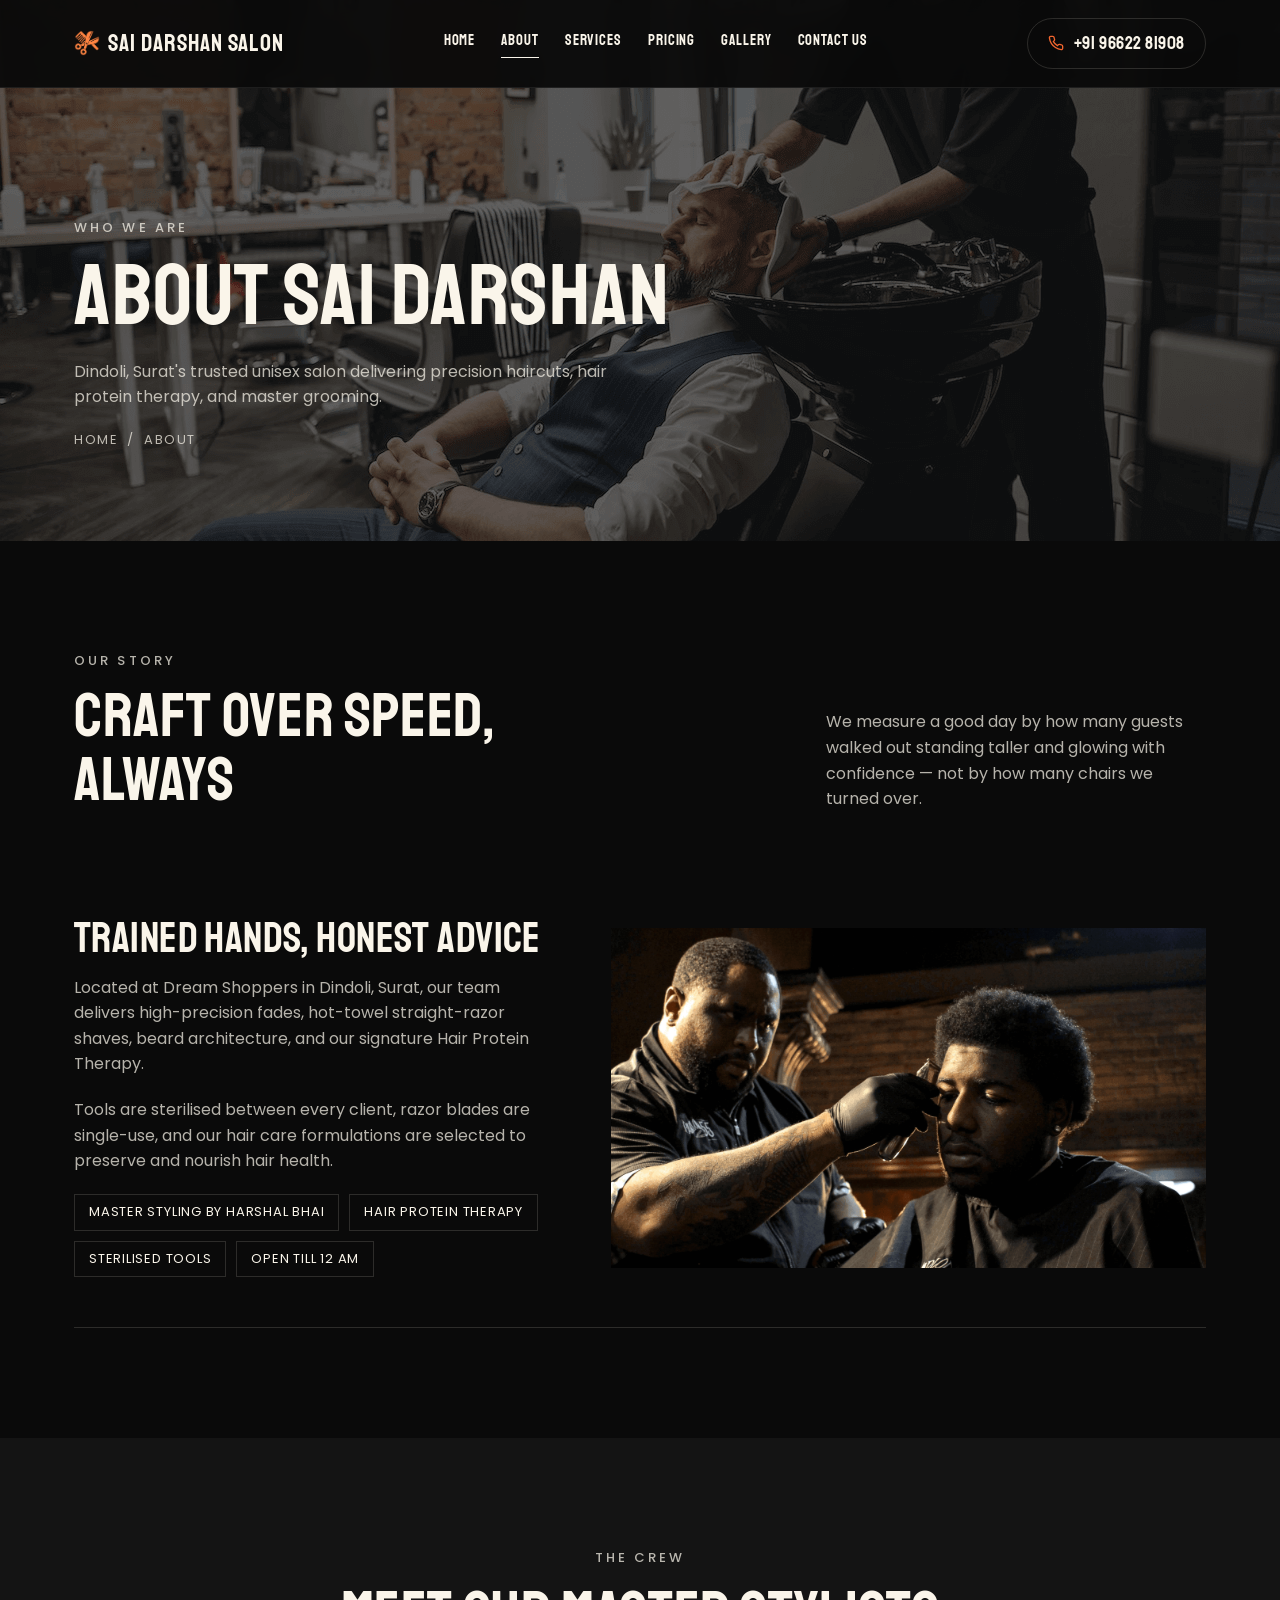
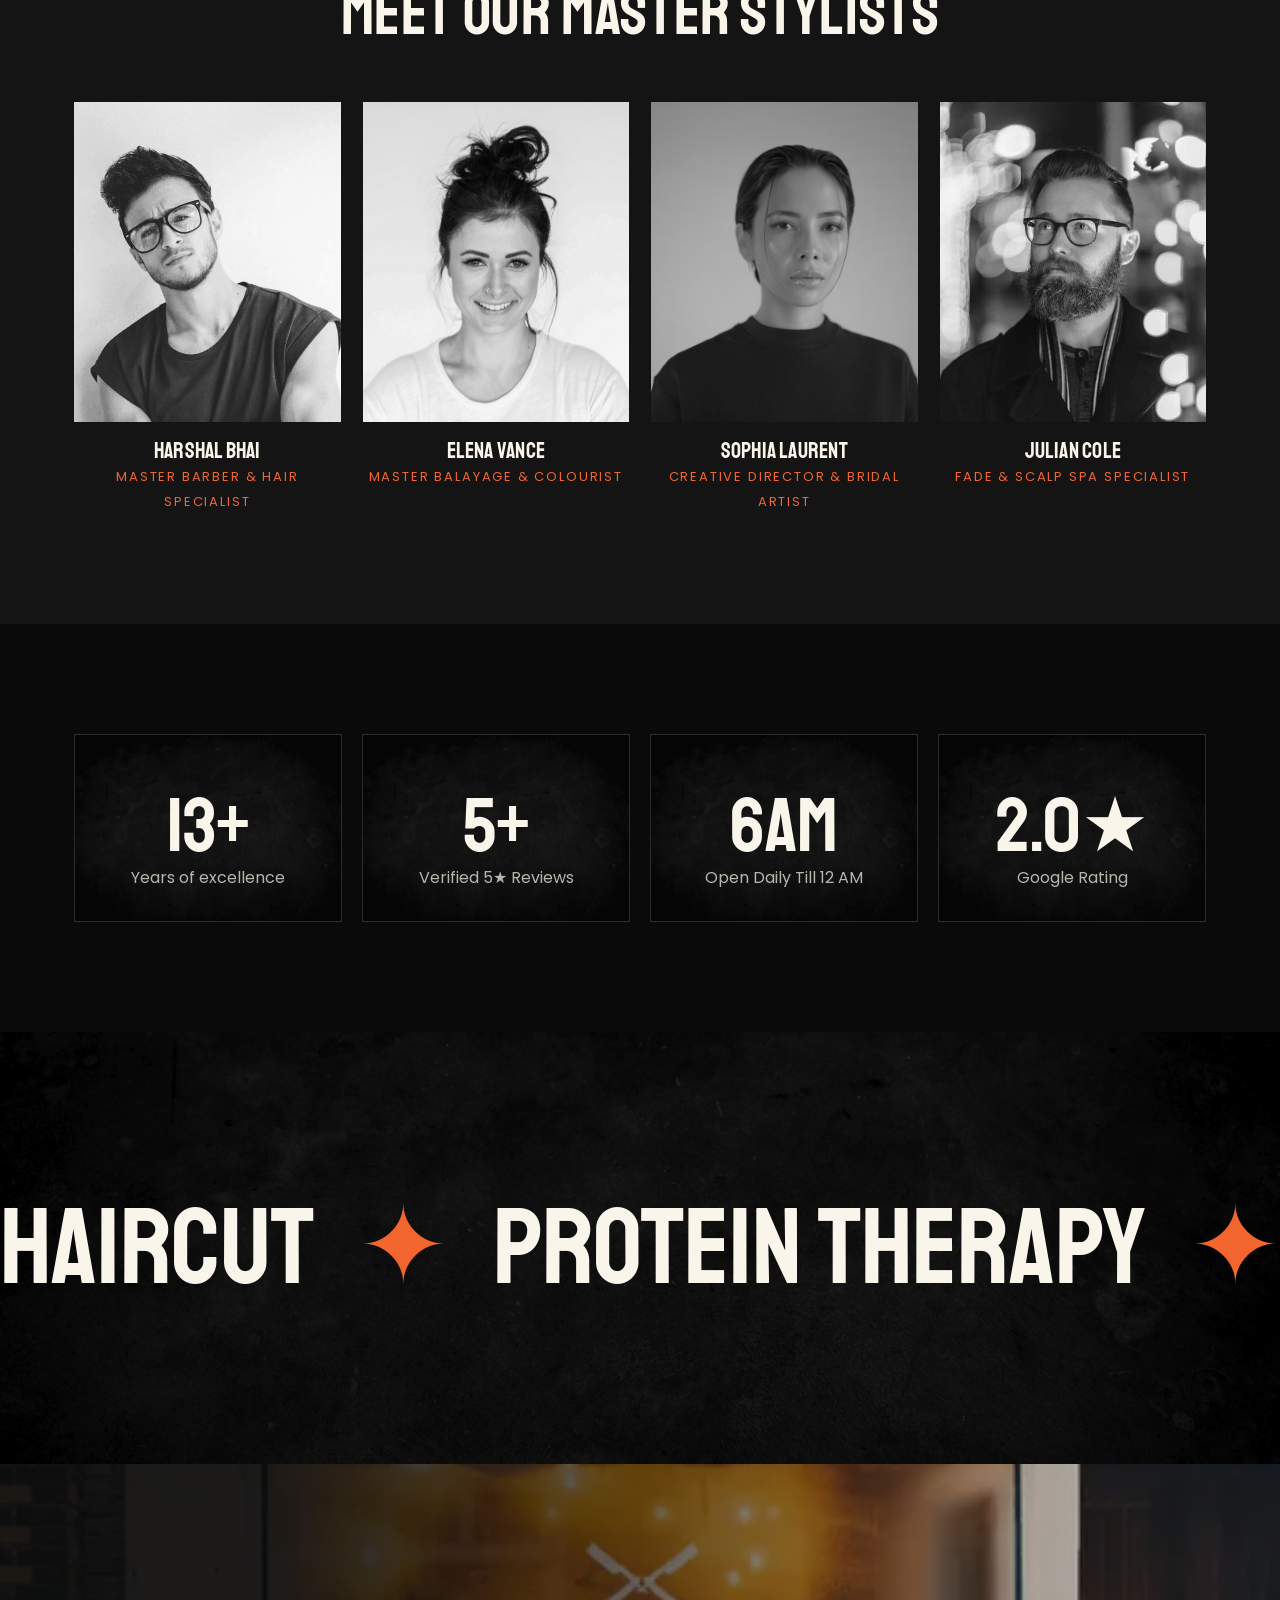
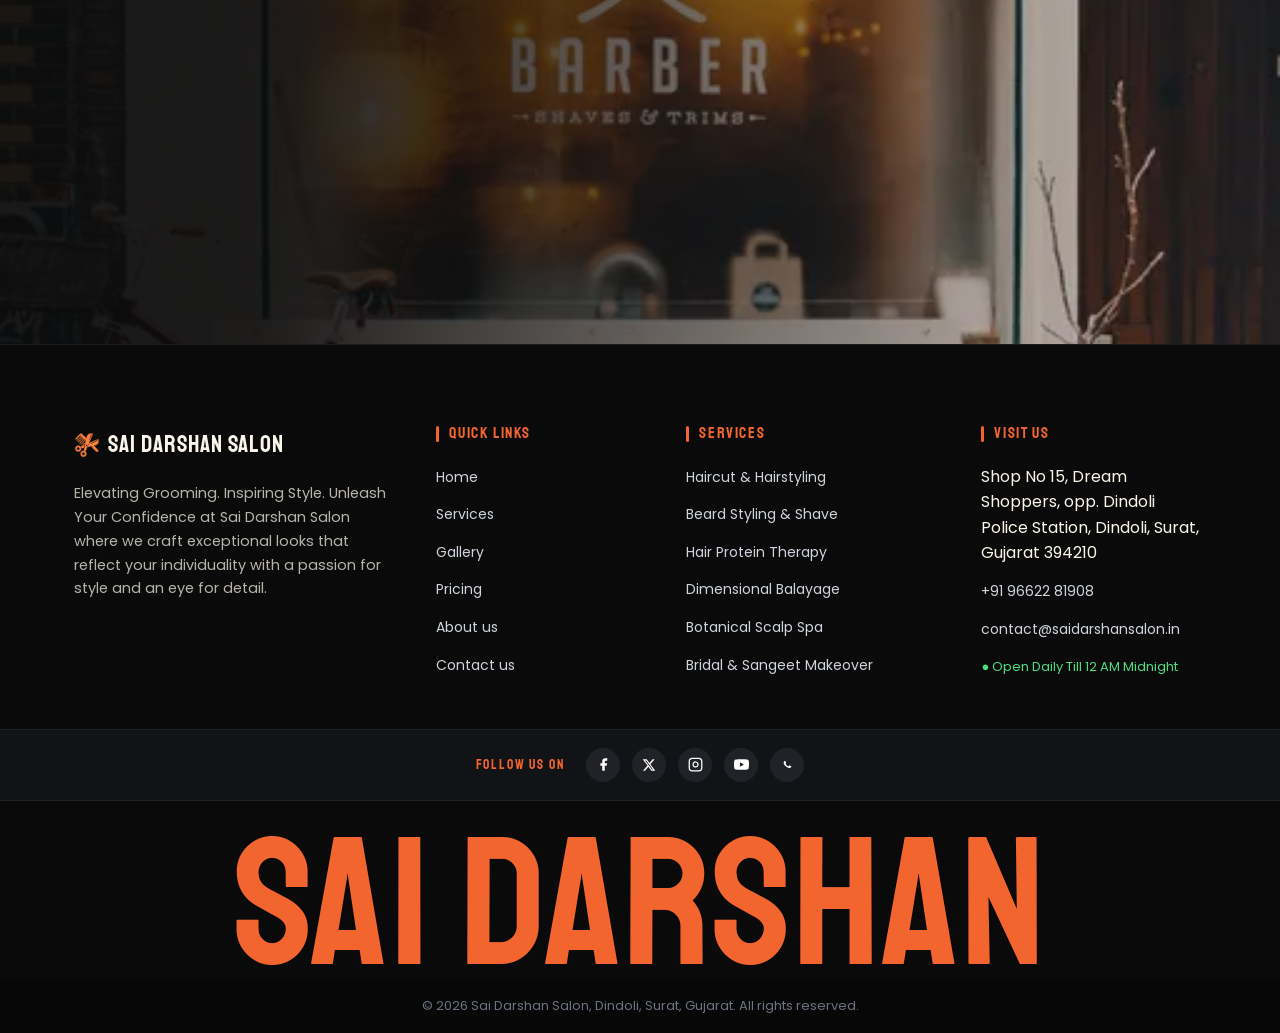
==== commit d7b15099: "feat: 100/100 audit polish - WhatsApp booking integration, PWA manifest, breadcrumbs, focus states" ====
--- a/about.html
+++ b/about.html
@@ -23,7 +23,10 @@
     <meta name="twitter:title" content="About Sai Darshan Salon — Master Stylists Since 1998" />
     <meta name="twitter:description" content="The story, the craft and the master stylists behind Sai Darshan Salon in Dindoli, Surat." />
     <meta name="twitter:image" content="https://saidarshansalon.in/assets/img/shop-wide.png" />
+    <meta name="theme-color" content="#0a0a0a" />
+    <link rel="manifest" href="manifest.json" />
     <link rel="icon" href="assets/img/favicon-mark.png" />
+    <link rel="apple-touch-icon" href="assets/img/logo.png" />
     <link rel="preconnect" href="https://fonts.googleapis.com" />
     <link rel="preconnect" href="https://fonts.gstatic.com" crossorigin />
     <link
@@ -36,26 +39,50 @@
     <script type="application/ld+json">
     {
       "@context": "https://schema.org",
-      "@type": "AboutPage",
-      "mainEntity": {
-        "@type": "HairSalon",
-        "name": "Sai Darshan Salon",
-        "foundingDate": "1998",
-        "telephone": "+919662281908",
-        "address": {
-          "@type": "PostalAddress",
-          "streetAddress": "Shop No 15, Dream Shoppers, opp. Dindoli Police Station, Tirupati Society",
-          "addressLocality": "Dindoli, Surat",
-          "addressRegion": "Gujarat",
-          "postalCode": "394210",
-          "addressCountry": "IN"
+      "@graph": [
+        {
+          "@type": "AboutPage",
+          "@id": "https://saidarshansalon.in/about.html#webpage",
+          "url": "https://saidarshansalon.in/about.html",
+          "name": "About Sai Darshan Salon — Master Stylists & Grooming Craft | Surat",
+          "mainEntity": {
+            "@type": "HairSalon",
+            "name": "Sai Darshan Salon",
+            "foundingDate": "1998",
+            "telephone": "+919662281908",
+            "address": {
+              "@type": "PostalAddress",
+              "streetAddress": "Shop No 15, Dream Shoppers, opp. Dindoli Police Station, Tirupati Society",
+              "addressLocality": "Dindoli, Surat",
+              "addressRegion": "Gujarat",
+              "postalCode": "394210",
+              "addressCountry": "IN"
+            },
+            "founder": {
+              "@type": "Person",
+              "name": "Harshal Bhai",
+              "jobTitle": "Master Barber & Hair Specialist"
+            }
+          }
         },
-        "founder": {
-          "@type": "Person",
-          "name": "Harshal Bhai",
-          "jobTitle": "Master Barber & Hair Specialist"
+        {
+          "@type": "BreadcrumbList",
+          "itemListElement": [
+            {
+              "@type": "ListItem",
+              "position": 1,
+              "name": "Home",
+              "item": "https://saidarshansalon.in/"
+            },
+            {
+              "@type": "ListItem",
+              "position": 2,
+              "name": "About Us",
+              "item": "https://saidarshansalon.in/about.html"
+            }
+          ]
         }
-      }
+      ]
     }
     </script>
   </head>
--- a/css/style.css
+++ b/css/style.css
@@ -44,6 +44,11 @@
 a {
   color: inherit;
   text-decoration: none;
+}
+
+:focus-visible {
+  outline: 2px solid var(--orange, #f2652e);
+  outline-offset: 3px;
 }
 
 h1,
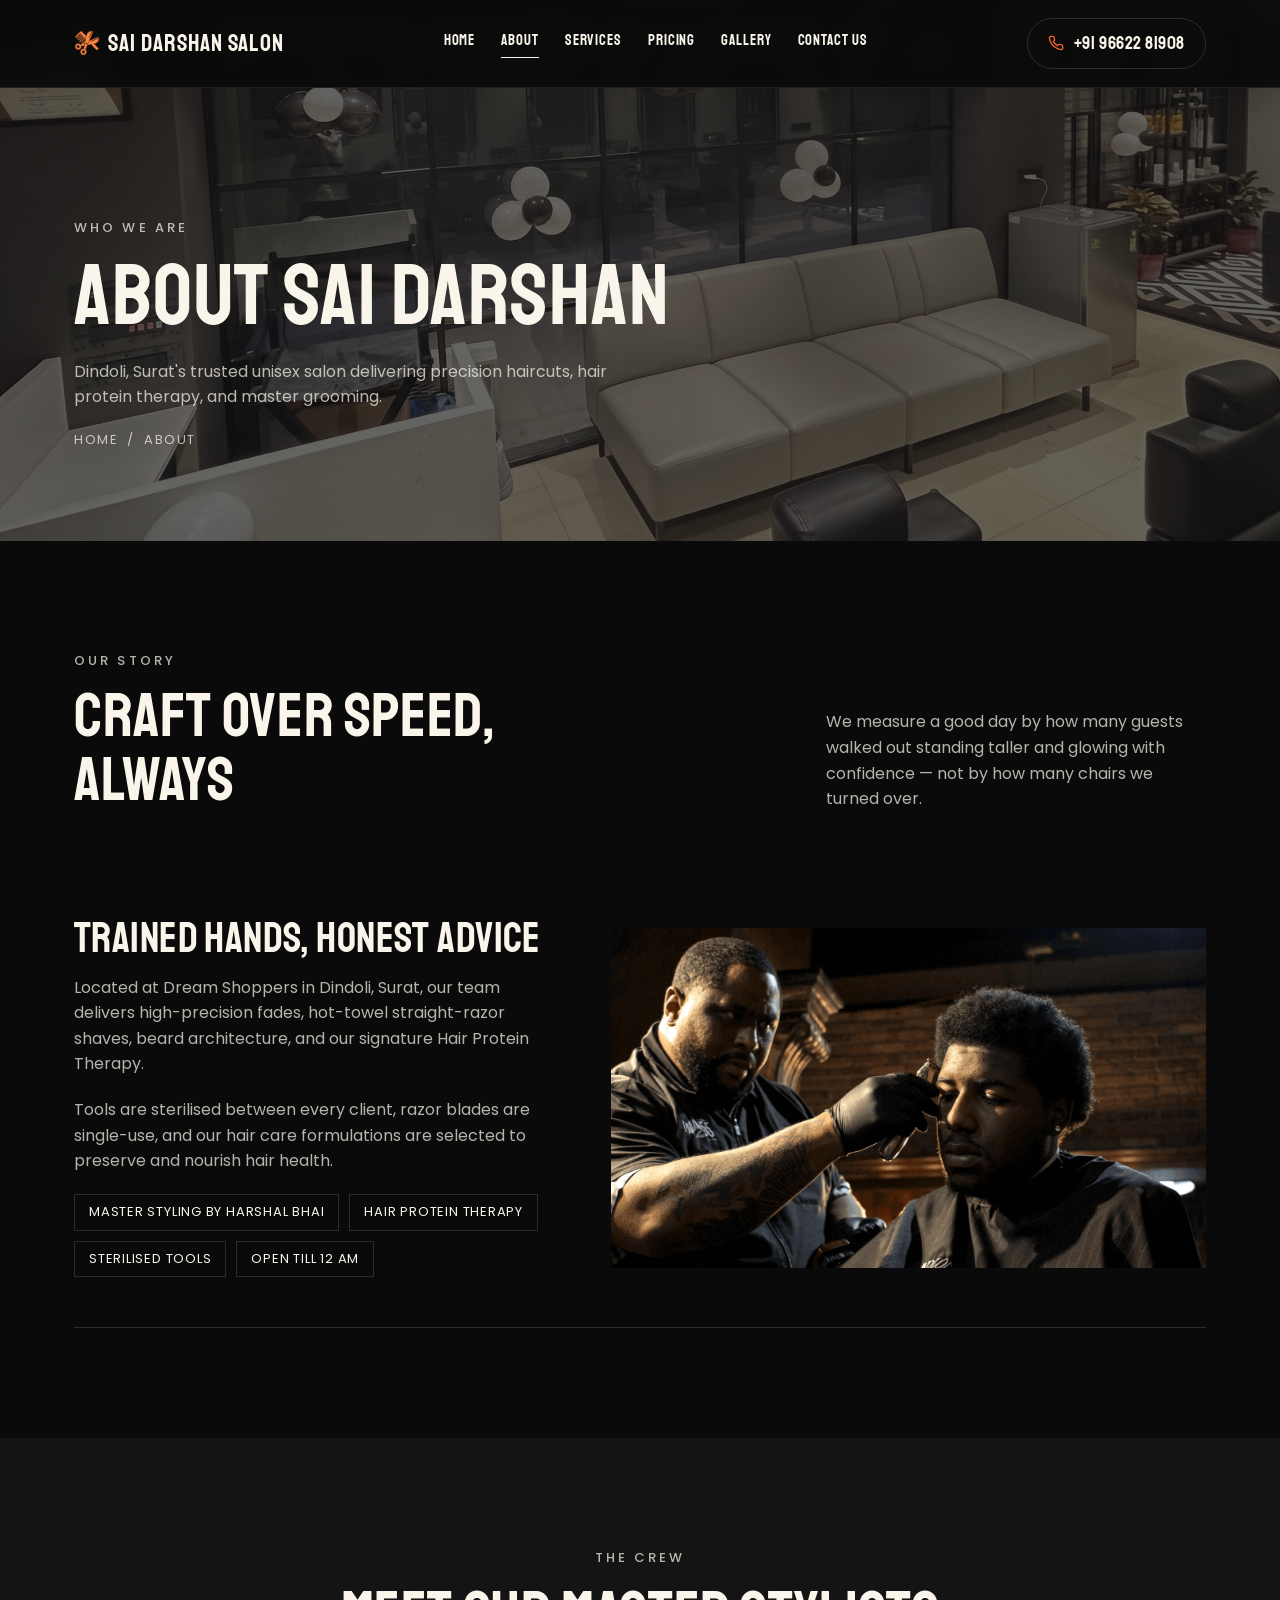
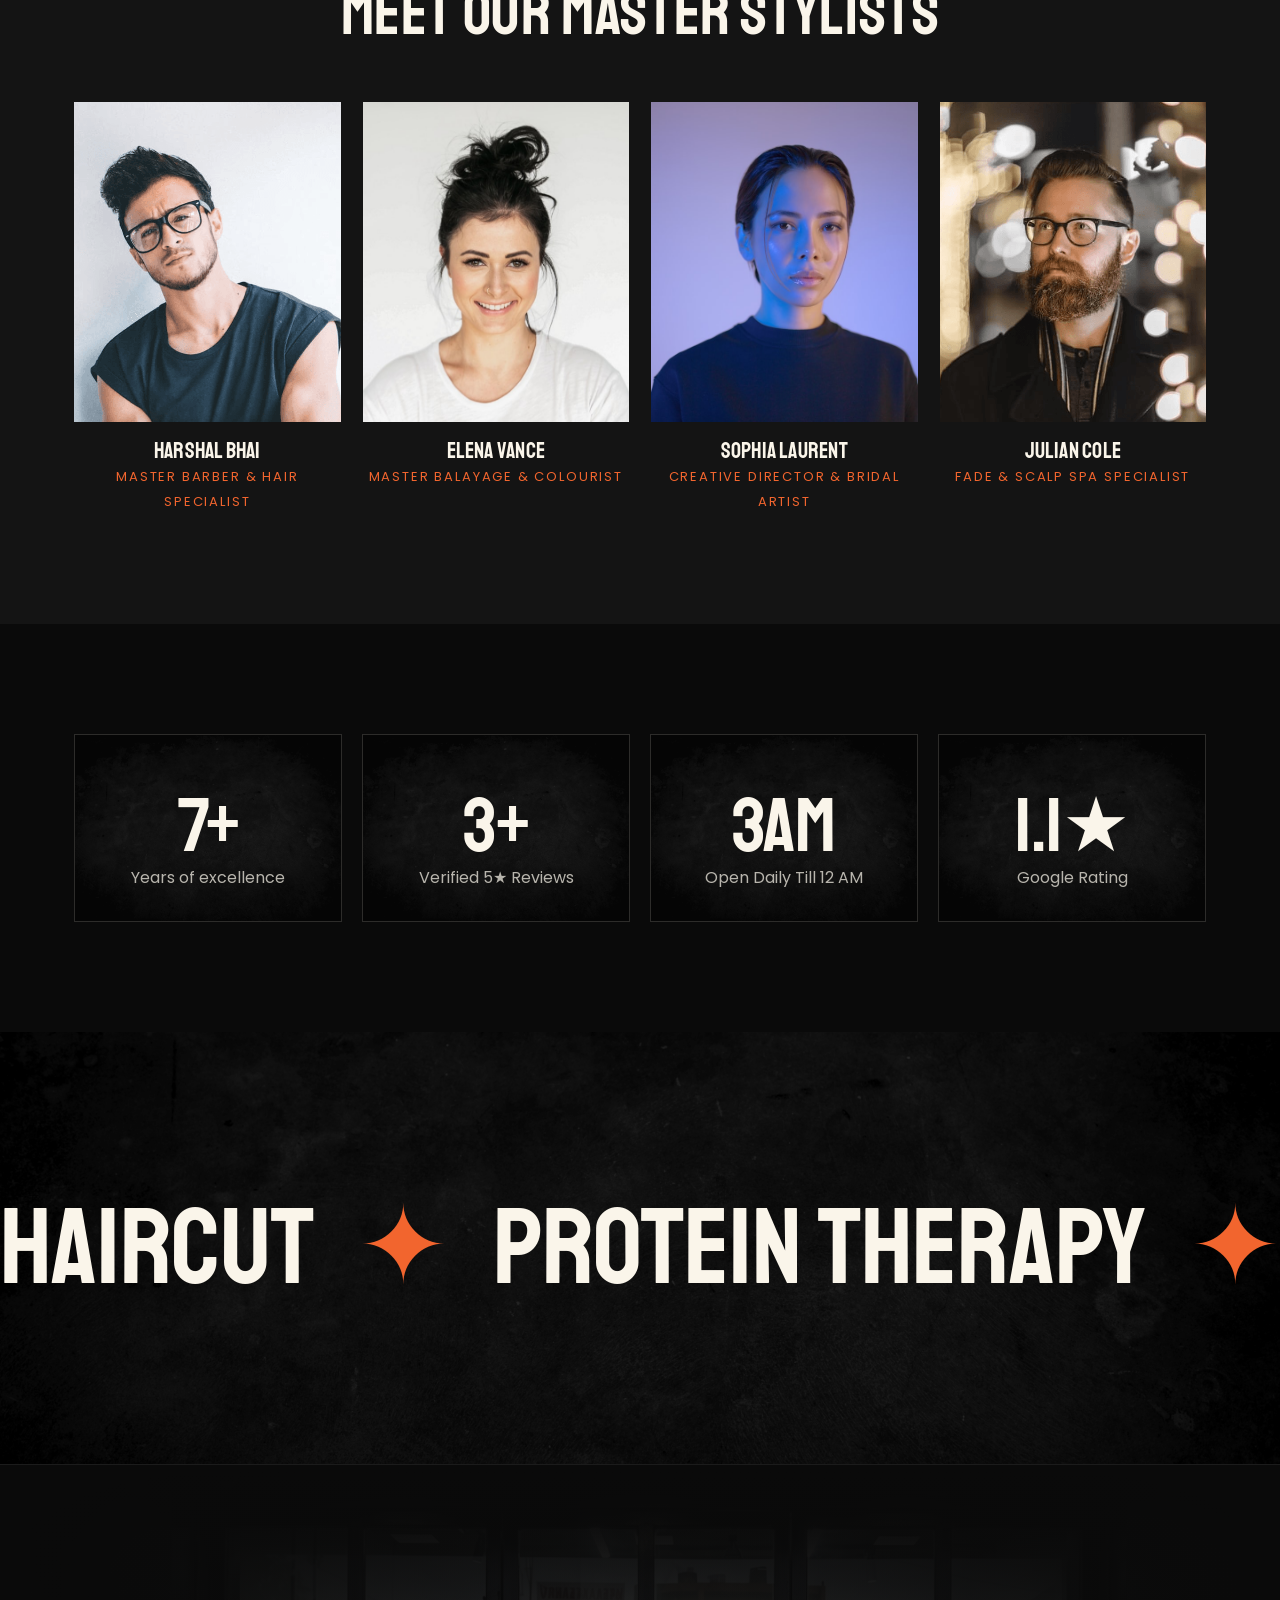
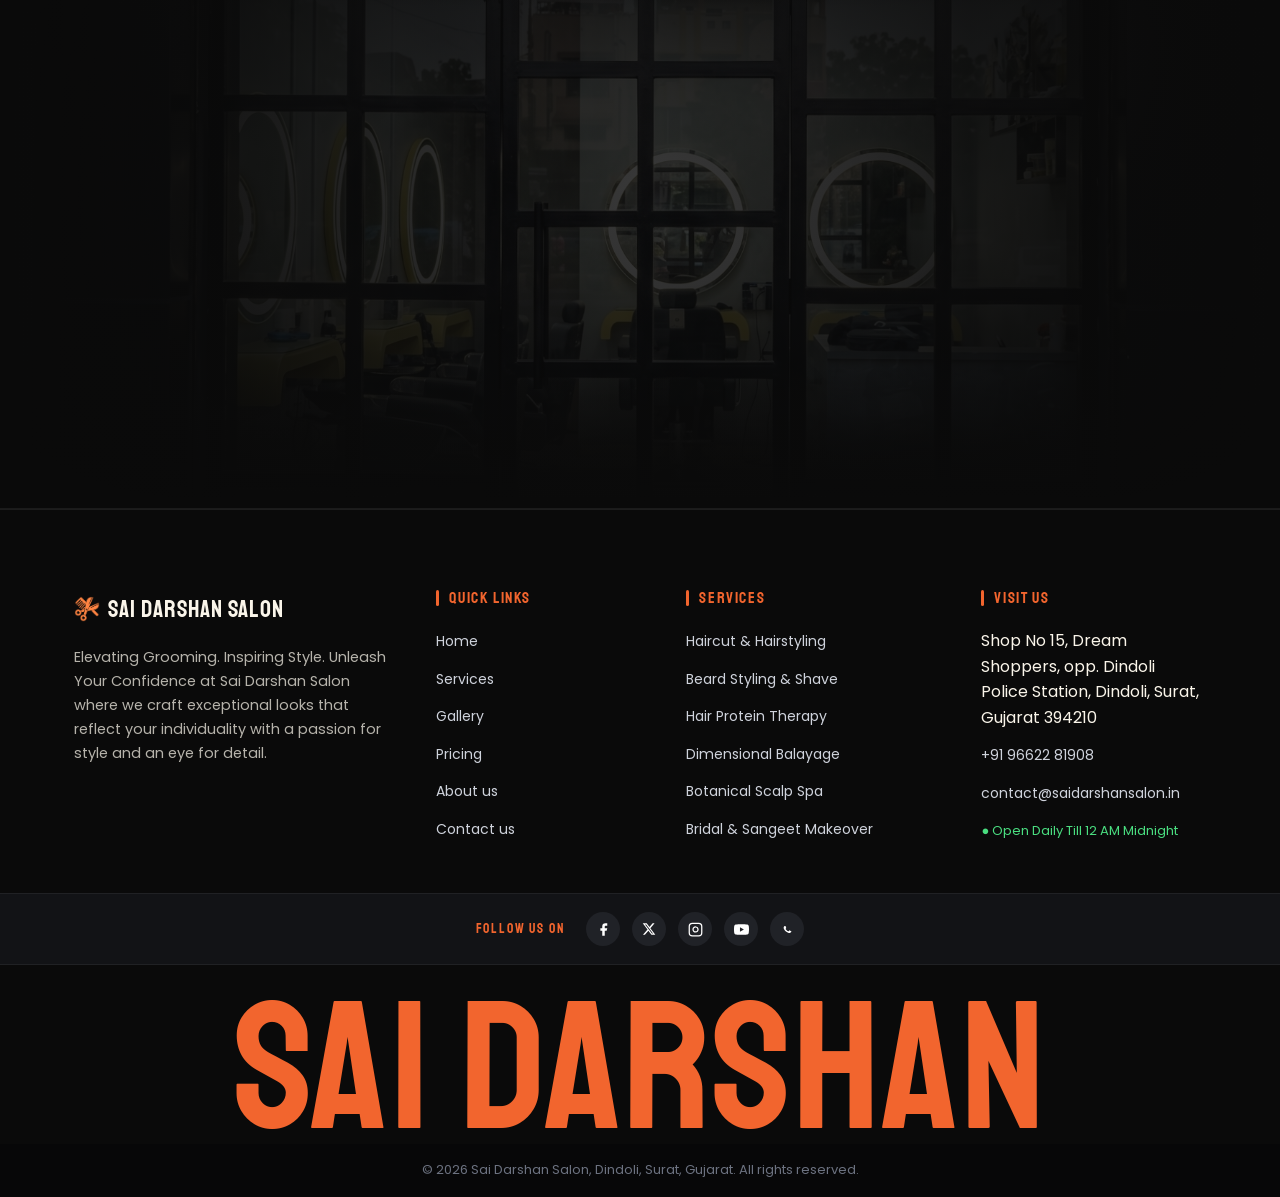
==== commit e6ca35a9: "feat: implement new branding stylesheet and add site assets" ====
--- a/about.html
+++ b/about.html
@@ -213,7 +213,7 @@
     </section>
 
     <section class="cta">
-      <div class="cta__bg"><img src="assets/img/storefront.webp" alt="Sai Darshan storefront" /></div>
+      <div class="cta__bg"><img src="assets/img/storefront.png" alt="Sai Darshan storefront" /></div>
       <div class="wrap">
         <h2 class="reveal">Come experience the studio</h2>
         <p class="reveal" data-delay="1">Visit us at Dream Shoppers, opp. Dindoli Police Station, Surat. Walk-ins and appointments welcome.</p>
--- a/css/style.css
+++ b/css/style.css
@@ -905,10 +905,7 @@
   width: 100%;
   height: 100%;
   object-fit: cover;
-  filter: grayscale(1);
-  transition:
-    transform 0.7s var(--ease),
-    filter 0.6s var(--ease);
+  transition: transform 0.7s var(--ease);
 }
 
 .card::before {
@@ -917,11 +914,39 @@
   inset: 0;
   z-index: 1;
   background: linear-gradient(180deg, transparent 45%, rgba(10, 10, 10, 0.75));
+  pointer-events: none;
+}
+
+.package-card {
+  position: relative;
+  background: var(--panel, #121316);
+  border: 1px solid rgba(255, 255, 255, 0.08);
+  padding: 36px 32px;
+  display: flex;
+  flex-direction: column;
+  justify-content: space-between;
+  border-radius: 4px;
+  transition: transform 0.35s var(--ease), border-color 0.35s var(--ease), box-shadow 0.35s var(--ease);
+  z-index: 2;
+}
+
+.package-card:hover {
+  transform: translateY(-4px);
+  border-color: rgba(242, 101, 46, 0.5);
+  box-shadow: 0 16px 36px rgba(0, 0, 0, 0.5);
+}
+
+.package-card .btn {
+  position: relative;
+  z-index: 10;
+  cursor: pointer;
+  margin-top: auto;
+  align-self: flex-start;
+  pointer-events: auto;
 }
 
 .card:hover img {
   transform: scale(1.06);
-  filter: grayscale(0);
 }
 
 .card__label {
@@ -959,6 +984,57 @@
   row-gap: 6px;
 }
 
+.prices-dual {
+  display: grid;
+  grid-template-columns: 1fr 1fr;
+  column-gap: 68px;
+  row-gap: 40px;
+}
+
+.prices-col {
+  display: flex;
+  flex-direction: column;
+}
+
+.prices-col__head {
+  display: flex;
+  align-items: center;
+  justify-content: space-between;
+  padding-bottom: 12px;
+  margin-bottom: 8px;
+  border-bottom: 2px solid rgba(242, 101, 46, 0.4);
+}
+
+.prices-col__head h3 {
+  font-family: var(--font-display);
+  font-size: 26px;
+  letter-spacing: 0.04em;
+  text-transform: uppercase;
+  margin: 0;
+  color: var(--black, #0a0a0a);
+}
+
+.section:not(.section--cream) .prices-col__head h3 {
+  color: var(--cream, #faf5ea);
+}
+
+.prices-col__badge {
+  font-size: 12px;
+  font-weight: 600;
+  letter-spacing: 0.1em;
+  text-transform: uppercase;
+  color: var(--orange, #f2652e);
+  background: rgba(242, 101, 46, 0.12);
+  padding: 4px 12px;
+  border-radius: 999px;
+  border: 1px solid rgba(242, 101, 46, 0.3);
+}
+
+.prices-list {
+  display: flex;
+  flex-direction: column;
+}
+
 .price {
   display: flex;
   align-items: baseline;
@@ -1046,7 +1122,7 @@
   width: 100%;
   height: 100%;
   object-fit: cover;
-  filter: grayscale(1) brightness(0.5);
+  filter: brightness(0.5);
 }
 
 .marquee__track {
@@ -1743,15 +1819,11 @@
   width: 100%;
   height: 100%;
   object-fit: cover;
-  filter: grayscale(1);
-  transition:
-    transform 0.7s var(--ease),
-    filter 0.5s var(--ease);
+  transition: transform 0.7s var(--ease);
 }
 
 .gallery-grid figure:hover img {
   transform: scale(1.07);
-  filter: grayscale(0);
 }
 
 .gallery-grid figcaption {
@@ -1792,12 +1864,6 @@
   width: 100%;
   height: 320px;
   object-fit: cover;
-  filter: grayscale(1);
-  transition: filter 0.5s var(--ease);
-}
-
-.team figure:hover img {
-  filter: grayscale(0);
 }
 
 .team h3 {
@@ -1960,6 +2026,7 @@
 
   .cards,
   .prices,
+  .prices-dual,
   .about__cols,
   .posts,
   .gallery-grid,
@@ -2168,6 +2235,278 @@
 }
 
 /* ==========================================================================
+   CALL TO ACTION (CTA) SECTION WITH SMOOTH FADED STOREFRONT BACKDROP
+   ========================================================================== */
+
+.cta {
+  position: relative;
+  padding: 130px 0;
+  min-height: 480px;
+  display: flex;
+  align-items: center;
+  justify-content: flex-start;
+  text-align: left;
+  background: #0a0a0a;
+  border-top: 1px solid rgba(255, 255, 255, 0.07);
+  border-bottom: 1px solid rgba(255, 255, 255, 0.07);
+  overflow: hidden;
+}
+
+.cta__bg {
+  position: absolute;
+  inset: 0;
+  width: 100%;
+  height: 100%;
+  display: flex;
+  align-items: center;
+  justify-content: center;
+  pointer-events: none;
+  z-index: 1;
+  overflow: hidden;
+}
+
+.cta__bg img {
+  width: 100%;
+  max-width: 1300px;
+  height: 100%;
+  object-fit: cover;
+  object-position: center 40%;
+  opacity: 0.28;
+  filter: contrast(1.1) brightness(0.9);
+  /* Smooth multi-directional faded boundaries for seamless theme blending */
+  -webkit-mask-image: radial-gradient(ellipse 80% 75% at 50% 50%, rgba(0, 0, 0, 1) 20%, rgba(0, 0, 0, 0.6) 55%, transparent 85%),
+                      linear-gradient(to bottom, transparent 0%, rgba(0, 0, 0, 1) 15%, rgba(0, 0, 0, 1) 85%, transparent 100%),
+                      linear-gradient(to right, transparent 0%, rgba(0, 0, 0, 1) 12%, rgba(0, 0, 0, 1) 88%, transparent 100%);
+  -webkit-mask-composite: source-in;
+  mask-image: radial-gradient(ellipse 80% 75% at 50% 50%, rgba(0, 0, 0, 1) 20%, rgba(0, 0, 0, 0.6) 55%, transparent 85%),
+              linear-gradient(to bottom, transparent 0%, rgba(0, 0, 0, 1) 15%, rgba(0, 0, 0, 1) 85%, transparent 100%),
+              linear-gradient(to right, transparent 0%, rgba(0, 0, 0, 1) 12%, rgba(0, 0, 0, 1) 88%, transparent 100%);
+  mask-composite: intersect;
+  transition: transform 0.8s cubic-bezier(0.16, 1, 0.3, 1), opacity 0.8s ease;
+}
+
+.cta:hover .cta__bg img {
+  transform: scale(1.02);
+  opacity: 0.35;
+}
+
+.cta__bg::after {
+  content: "";
+  position: absolute;
+  inset: 0;
+  background: radial-gradient(circle at center, rgba(10, 10, 10, 0.25) 0%, rgba(10, 10, 10, 0.75) 65%, #0a0a0a 95%),
+              linear-gradient(180deg, #0a0a0a 0%, transparent 22%, transparent 78%, #0a0a0a 100%);
+  pointer-events: none;
+}
+
+.cta .wrap {
+  position: relative;
+  z-index: 2;
+  width: 100%;
+  max-width: 1200px;
+  margin: 0 auto;
+  padding: 0 clamp(20px, 4vw, 40px);
+  text-align: left;
+}
+
+.cta h2 {
+  font-family: var(--font-display);
+  font-size: clamp(36px, 5.2vw, 68px);
+  letter-spacing: 0.04em;
+  line-height: 1.06;
+  color: var(--cream, #faf7f2);
+  text-transform: uppercase;
+  margin-bottom: 18px;
+  text-shadow: 0 4px 28px rgba(0, 0, 0, 0.9), 0 2px 8px rgba(0, 0, 0, 0.7);
+  text-align: left;
+}
+
+.cta p {
+  font-family: var(--font-body);
+  font-size: clamp(15px, 1.8vw, 18px);
+  font-weight: 300;
+  color: rgba(250, 247, 242, 0.82);
+  max-width: 580px;
+  margin: 0 0 34px 0;
+  line-height: 1.65;
+  text-shadow: 0 2px 14px rgba(0, 0, 0, 0.95);
+  text-align: left;
+}
+
+.cta .btn {
+  display: inline-flex;
+  align-items: center;
+  justify-content: center;
+  gap: 10px;
+  box-shadow: 0 8px 30px rgba(242, 101, 46, 0.35);
+}
+
+@media (max-width: 768px) {
+  .cta {
+    padding: 85px 0;
+    min-height: 380px;
+  }
+  .cta__bg img {
+    object-position: center 36%;
+    opacity: 0.24;
+  }
+}
+
+/* ==========================================================================
+   INFINITE LOOP TESTIMONIALS MARQUEE (8 PROFILES)
+   ========================================================================== */
+
+.testimonials-infinite-section {
+  padding-bottom: 90px;
+  overflow: hidden;
+}
+
+.testimonials-infinite-wrap {
+  width: 100%;
+  overflow: hidden;
+  position: relative;
+  padding: 24px 0 36px;
+  /* Smooth faded gradient edges for elegant entrance/exit */
+  -webkit-mask-image: linear-gradient(to right, transparent 0%, rgba(0, 0, 0, 1) 6%, rgba(0, 0, 0, 1) 94%, transparent 100%);
+  mask-image: linear-gradient(to right, transparent 0%, rgba(0, 0, 0, 1) 6%, rgba(0, 0, 0, 1) 94%, transparent 100%);
+}
+
+.testimonials-infinite-track {
+  display: flex;
+  gap: 28px;
+  width: max-content;
+  animation: infiniteTestimonialsMarquee 42s linear infinite;
+  will-change: transform;
+}
+
+/* Pause marquee seamlessly on hover */
+.testimonials-infinite-wrap:hover .testimonials-infinite-track {
+  animation-play-state: paused;
+}
+
+.testimonial-card {
+  flex: 0 0 350px;
+  width: 350px;
+  background: #141519;
+  border: 1px solid rgba(255, 255, 255, 0.08);
+  border-radius: 14px;
+  overflow: hidden;
+  display: flex;
+  flex-direction: column;
+  box-shadow: 0 10px 30px rgba(0, 0, 0, 0.5);
+  transition: transform 0.4s cubic-bezier(0.16, 1, 0.3, 1), border-color 0.4s ease, box-shadow 0.4s ease;
+}
+
+.testimonial-card:hover {
+  transform: translateY(-8px);
+  border-color: rgba(242, 101, 46, 0.5);
+  box-shadow: 0 18px 40px rgba(0, 0, 0, 0.7), 0 0 25px rgba(242, 101, 46, 0.15);
+}
+
+.testimonial-card__img-wrap {
+  width: 100%;
+  height: 220px;
+  overflow: hidden;
+  background: #1d1e24;
+  position: relative;
+}
+
+.testimonial-card__img-wrap img {
+  width: 100%;
+  height: 100%;
+  object-fit: cover;
+  object-position: center 25%;
+  transition: transform 0.6s ease;
+}
+
+.testimonial-card:hover .testimonial-card__img-wrap img {
+  transform: scale(1.05);
+}
+
+.testimonial-card__body {
+  padding: 24px;
+  display: flex;
+  flex-direction: column;
+  flex-grow: 1;
+}
+
+.testimonial-card__body .stars {
+  color: var(--orange, #f2652e);
+  font-size: 16px;
+  letter-spacing: 3px;
+  margin-bottom: 12px;
+}
+
+.testimonial-card__body h3 {
+  font-family: var(--font-display);
+  font-size: 21px;
+  letter-spacing: 0.03em;
+  line-height: 1.2;
+  color: var(--cream, #faf7f2);
+  text-transform: uppercase;
+  margin-bottom: 10px;
+}
+
+.testimonial-card__body p {
+  font-family: var(--font-body);
+  font-size: 14.5px;
+  color: rgba(250, 247, 242, 0.78);
+  line-height: 1.6;
+  margin-bottom: 20px;
+  flex-grow: 1;
+}
+
+.testimonial-card__author {
+  border-top: 1px solid rgba(255, 255, 255, 0.08);
+  padding-top: 14px;
+  display: flex;
+  flex-direction: column;
+  gap: 2px;
+}
+
+.testimonial-card__author strong {
+  font-family: var(--font-body);
+  font-size: 15px;
+  font-weight: 600;
+  color: var(--cream, #faf7f2);
+}
+
+.testimonial-card__author span {
+  font-size: 13px;
+  color: var(--orange, #f2652e);
+  letter-spacing: 0.03em;
+}
+
+@keyframes infiniteTestimonialsMarquee {
+  0% {
+    transform: translateX(0);
+  }
+  100% {
+    transform: translateX(-50%);
+  }
+}
+
+@media (max-width: 768px) {
+  .testimonial-card {
+    flex: 0 0 290px;
+    width: 290px;
+  }
+  .testimonial-card__img-wrap {
+    height: 180px;
+  }
+  .testimonial-card__body {
+    padding: 18px;
+  }
+  .testimonial-card__body h3 {
+    font-size: 19px;
+  }
+  .testimonials-infinite-track {
+    gap: 18px;
+    animation-duration: 32s;
+  }
+}
+
+/* ==========================================================================
    CONTACT PAGE SPLIT FRAMER STYLE (AS PER MOCKUP)
    ========================================================================== */
 
@@ -2245,10 +2584,23 @@
   gap: 20px;
 }
 
+.contact-framer-row {
+  display: grid;
+  grid-template-columns: 1fr 1fr;
+  gap: 16px;
+}
+
+@media (max-width: 600px) {
+  .contact-framer-row {
+    grid-template-columns: 1fr;
+  }
+}
+
 .contact-framer-field {
   display: flex;
   flex-direction: column;
   gap: 8px;
+  position: relative;
 }
 
 .contact-framer-field label {
@@ -2263,15 +2615,64 @@
 .contact-framer-field select,
 .contact-framer-field textarea {
   width: 100%;
-  background: #202226;
-  border: 1px solid rgba(255, 255, 255, 0.06);
-  border-radius: 4px;
-  padding: 14px 18px;
-  color: #fff;
+  min-height: 48px;
+  background: #1c1e22;
+  border: 1px solid rgba(255, 255, 255, 0.1);
+  border-radius: 6px;
+  padding: 13px 18px;
+  color: #faf5ea;
   font-family: var(--font-body);
   font-size: 15px;
   outline: none;
-  transition: border-color 0.25s var(--ease), background-color 0.25s var(--ease);
+  accent-color: var(--orange, #f2652e);
+  -webkit-tap-highlight-color: transparent;
+  transition: border-color 0.25s var(--ease), background-color 0.25s var(--ease), box-shadow 0.25s var(--ease);
+}
+
+/* Custom Dropdown Styling */
+.contact-framer-field select {
+  appearance: none;
+  -webkit-appearance: none;
+  -moz-appearance: none;
+  cursor: pointer;
+  padding-right: 44px;
+  background-image: url("data:image/svg+xml,%3Csvg xmlns='http://www.w3.org/2000/svg' width='16' height='16' viewBox='0 0 24 24' fill='none' stroke='%23f2652e' stroke-width='2.5' stroke-linecap='round' stroke-linejoin='round'%3E%3Cpath d='m6 9 6 6 6-6'/%3E%3C/svg%3E");
+  background-repeat: no-repeat;
+  background-position: calc(100% - 16px) center;
+  background-size: 16px 16px;
+}
+
+/* Styled Dropdown Options */
+.contact-framer-field select option {
+  background-color: #17181c;
+  color: #faf5ea;
+  padding: 14px 16px;
+  font-family: var(--font-body);
+  font-size: 15px;
+}
+
+.contact-framer-field select option:checked {
+  background-color: #26282f;
+  color: var(--orange, #f2652e);
+  font-weight: 500;
+}
+
+/* Custom Date Picker Styling */
+.contact-framer-field input[type="date"] {
+  color-scheme: dark;
+  cursor: pointer;
+}
+
+.contact-framer-field input[type="date"]::-webkit-calendar-picker-indicator {
+  cursor: pointer;
+  filter: invert(53%) sepia(85%) saturate(1450%) hue-rotate(345deg) brightness(98%) contrast(96%);
+  opacity: 0.9;
+  transition: transform 0.2s var(--ease), opacity 0.2s var(--ease);
+}
+
+.contact-framer-field input[type="date"]::-webkit-calendar-picker-indicator:hover {
+  opacity: 1;
+  transform: scale(1.15);
 }
 
 .contact-framer-field input::placeholder,
@@ -2283,7 +2684,576 @@
 .contact-framer-field select:focus,
 .contact-framer-field textarea:focus {
   border-color: var(--orange, #f2652e);
-  background: #25282e;
+  background: #22252b;
+  box-shadow: 0 0 0 3px rgba(242, 101, 46, 0.2);
+}
+
+.contact-framer-field input::selection,
+.contact-framer-field textarea::selection {
+  background: rgba(242, 101, 46, 0.4);
+  color: #fff;
+}
+
+/* ==========================================================================
+   CUSTOM LUXURY INTERACTIVE DROPDOWN & CALENDAR SYSTEM
+   ========================================================================== */
+
+.custom-select-wrap {
+  position: relative;
+  width: 100%;
+  user-select: none;
+}
+
+.custom-select-wrap select {
+  position: absolute !important;
+  opacity: 0 !important;
+  pointer-events: none !important;
+  height: 0 !important;
+  width: 0 !important;
+  margin: 0 !important;
+  padding: 0 !important;
+  border: 0 !important;
+}
+
+.custom-select-trigger {
+  width: 100%;
+  min-height: 48px;
+  background: #1c1e22;
+  border: 1px solid rgba(255, 255, 255, 0.1);
+  border-radius: 6px;
+  padding: 13px 44px 13px 18px;
+  color: #faf5ea;
+  font-family: var(--font-body);
+  font-size: 15px;
+  cursor: pointer;
+  display: flex;
+  align-items: center;
+  justify-content: space-between;
+  position: relative;
+  transition: border-color 0.25s var(--ease), background-color 0.25s var(--ease), box-shadow 0.25s var(--ease);
+}
+
+.custom-select-trigger::after {
+  content: "";
+  position: absolute;
+  right: 16px;
+  top: 50%;
+  transform: translateY(-50%);
+  width: 16px;
+  height: 16px;
+  background-image: url("data:image/svg+xml,%3Csvg xmlns='http://www.w3.org/2000/svg' width='16' height='16' viewBox='0 0 24 24' fill='none' stroke='%23f2652e' stroke-width='2.5' stroke-linecap='round' stroke-linejoin='round'%3E%3Cpath d='m6 9 6 6 6-6'/%3E%3C/svg%3E");
+  background-repeat: no-repeat;
+  background-size: contain;
+  transition: transform 0.25s var(--ease);
+  pointer-events: none;
+}
+
+.custom-select-wrap.is-open .custom-select-trigger {
+  border-color: var(--orange, #f2652e);
+  background: #22252b;
+  box-shadow: 0 0 0 3px rgba(242, 101, 46, 0.2);
+}
+
+.custom-select-wrap.is-open .custom-select-trigger::after {
+  transform: translateY(-50%) rotate(180deg);
+}
+
+.custom-select-menu {
+  position: absolute;
+  top: calc(100% + 6px);
+  left: 0;
+  right: 0;
+  z-index: 100;
+  background: #16171b;
+  border: 1px solid rgba(242, 101, 46, 0.35);
+  border-radius: 8px;
+  max-height: 280px;
+  overflow-y: auto;
+  box-shadow: 0 16px 36px rgba(0, 0, 0, 0.8), 0 4px 12px rgba(0, 0, 0, 0.5);
+  opacity: 0;
+  visibility: hidden;
+  transform: translateY(-8px);
+  transition: opacity 0.2s var(--ease), transform 0.2s var(--ease), visibility 0.2s;
+  padding: 6px;
+  scrollbar-width: thin;
+  scrollbar-color: var(--orange, #f2652e) #121316;
+}
+
+/* Custom Scrollbar for Dropdown Menu */
+.custom-select-menu::-webkit-scrollbar {
+  width: 6px;
+}
+
+.custom-select-menu::-webkit-scrollbar-track {
+  background: #121316;
+  border-radius: 999px;
+  margin: 6px 0;
+}
+
+.custom-select-menu::-webkit-scrollbar-thumb {
+  background: rgba(242, 101, 46, 0.6);
+  border-radius: 999px;
+  transition: background 0.2s var(--ease);
+}
+
+.custom-select-menu::-webkit-scrollbar-thumb:hover {
+  background: var(--orange, #f2652e);
+}
+
+.custom-select-menu::-webkit-scrollbar-button {
+  display: none;
+  width: 0;
+  height: 0;
+}
+
+.custom-select-wrap.is-open .custom-select-menu {
+  opacity: 1;
+  visibility: visible;
+  transform: translateY(0);
+}
+
+.custom-select-option {
+  padding: 12px 16px;
+  font-size: 14.5px;
+  color: #d1d5db;
+  border-radius: 4px;
+  cursor: pointer;
+  display: flex;
+  align-items: center;
+  justify-content: space-between;
+  transition: background-color 0.15s, color 0.15s, transform 0.15s;
+}
+
+.custom-select-option:hover {
+  background: #23262d;
+  color: #fff;
+  padding-left: 20px;
+}
+
+.custom-select-option.is-selected {
+  background: rgba(242, 101, 46, 0.15);
+  color: var(--orange, #f2652e);
+  font-weight: 500;
+}
+
+.custom-select-option.is-selected::after {
+  content: "✓";
+  color: var(--orange, #f2652e);
+  font-weight: 700;
+  font-size: 14px;
+}
+
+/* Custom Calendar Styling */
+.custom-calendar-wrap {
+  position: relative;
+  width: 100%;
+  user-select: none;
+}
+
+.custom-calendar-wrap input[type="date"] {
+  position: absolute !important;
+  opacity: 0 !important;
+  pointer-events: none !important;
+  height: 0 !important;
+  width: 0 !important;
+  margin: 0 !important;
+  padding: 0 !important;
+  border: 0 !important;
+}
+
+.custom-calendar-trigger {
+  width: 100%;
+  min-height: 48px;
+  background: #1c1e22;
+  border: 1px solid rgba(255, 255, 255, 0.1);
+  border-radius: 6px;
+  padding: 13px 44px 13px 18px;
+  color: #faf5ea;
+  font-family: var(--font-body);
+  font-size: 15px;
+  cursor: pointer;
+  display: flex;
+  align-items: center;
+  justify-content: space-between;
+  position: relative;
+  transition: border-color 0.25s var(--ease), background-color 0.25s var(--ease), box-shadow 0.25s var(--ease);
+}
+
+.custom-calendar-trigger::after {
+  content: "";
+  position: absolute;
+  right: 16px;
+  top: 50%;
+  transform: translateY(-50%);
+  width: 18px;
+  height: 18px;
+  background-image: url("data:image/svg+xml,%3Csvg xmlns='http://www.w3.org/2000/svg' width='18' height='18' viewBox='0 0 24 24' fill='none' stroke='%23f2652e' stroke-width='2' stroke-linecap='round' stroke-linejoin='round'%3E%3Crect width='18' height='18' x='3' y='4' rx='2' ry='2'/%3E%3Cline x1='16' x2='16' y1='2' y2='6'/%3E%3Cline x1='8' x2='8' y1='2' y2='6'/%3E%3Cline x1='3' x2='21' y1='10' y2='10'/%3E%3C/svg%3E");
+  background-repeat: no-repeat;
+  background-size: contain;
+  pointer-events: none;
+}
+
+.custom-calendar-wrap.is-open .custom-calendar-trigger {
+  border-color: var(--orange, #f2652e);
+  background: #22252b;
+  box-shadow: 0 0 0 3px rgba(242, 101, 46, 0.2);
+}
+
+.custom-calendar-popup {
+  position: absolute;
+  top: calc(100% + 6px);
+  left: 0;
+  z-index: 100;
+  width: 100%;
+  min-width: 290px;
+  max-width: 340px;
+  background: #16171b;
+  border: 1px solid rgba(242, 101, 46, 0.35);
+  border-radius: 8px;
+  padding: 16px;
+  box-shadow: 0 16px 36px rgba(0, 0, 0, 0.8), 0 4px 12px rgba(0, 0, 0, 0.5);
+  opacity: 0;
+  visibility: hidden;
+  transform: translateY(-8px);
+  transition: opacity 0.2s var(--ease), transform 0.2s var(--ease), visibility 0.2s;
+}
+
+.custom-calendar-wrap.is-open .custom-calendar-popup {
+  opacity: 1;
+  visibility: visible;
+  transform: translateY(0);
+}
+
+.cal-header {
+  display: flex;
+  align-items: center;
+  justify-content: space-between;
+  margin-bottom: 14px;
+}
+
+.cal-title {
+  font-family: var(--font-display);
+  font-size: 17px;
+  letter-spacing: 0.05em;
+  color: #fff;
+}
+
+.cal-nav-btn {
+  background: #23262d;
+  border: 1px solid rgba(255, 255, 255, 0.1);
+  color: #faf5ea;
+  width: 32px;
+  height: 32px;
+  border-radius: 4px;
+  display: flex;
+  align-items: center;
+  justify-content: center;
+  cursor: pointer;
+  font-size: 14px;
+  transition: background 0.2s, border-color 0.2s, color 0.2s;
+}
+
+.cal-nav-btn:hover {
+  background: var(--orange, #f2652e);
+  color: #000;
+  border-color: var(--orange, #f2652e);
+}
+
+.cal-weekdays {
+  display: grid;
+  grid-template-columns: repeat(7, 1fr);
+  text-align: center;
+  gap: 4px;
+  margin-bottom: 8px;
+}
+
+.cal-weekdays span {
+  font-size: 12px;
+  font-weight: 600;
+  color: var(--orange, #f2652e);
+  text-transform: uppercase;
+}
+
+.cal-days {
+  display: grid;
+  grid-template-columns: repeat(7, 1fr);
+  gap: 4px;
+}
+
+.cal-day {
+  aspect-ratio: 1;
+  display: flex;
+  align-items: center;
+  justify-content: center;
+  font-size: 13.5px;
+  border-radius: 4px;
+  cursor: pointer;
+  color: #e5e7eb;
+  transition: background 0.15s, color 0.15s;
+}
+
+.cal-day:hover:not(.is-disabled):not(.is-empty) {
+  background: #262930;
+  color: var(--orange, #f2652e);
+}
+
+.cal-day.is-selected {
+  background: var(--orange, #f2652e) !important;
+  color: #0a0a0a !important;
+  font-weight: 700;
+}
+
+.cal-day.is-today {
+  border: 1px solid var(--orange, #f2652e);
+}
+
+.cal-day.is-disabled {
+  opacity: 0.25;
+  cursor: not-allowed;
+}
+
+.cal-day.is-empty {
+  cursor: default;
+}
+
+/* ==========================================================================
+   CUSTOM LUXURY CLOCK TIME PICKER SYSTEM
+   ========================================================================== */
+
+.custom-clock-wrap {
+  position: relative;
+  width: 100%;
+  user-select: none;
+}
+
+.custom-clock-wrap input#bookingTime {
+  position: absolute !important;
+  opacity: 0 !important;
+  pointer-events: none !important;
+  height: 0 !important;
+  width: 0 !important;
+  margin: 0 !important;
+  padding: 0 !important;
+  border: 0 !important;
+}
+
+.custom-clock-trigger {
+  width: 100%;
+  min-height: 48px;
+  background: #1c1e22;
+  border: 1px solid rgba(255, 255, 255, 0.1);
+  border-radius: 6px;
+  padding: 13px 44px 13px 18px;
+  color: #faf5ea;
+  font-family: var(--font-body);
+  font-size: 15px;
+  cursor: pointer;
+  display: flex;
+  align-items: center;
+  justify-content: space-between;
+  position: relative;
+  transition: border-color 0.25s var(--ease), background-color 0.25s var(--ease), box-shadow 0.25s var(--ease);
+}
+
+.custom-clock-trigger::after {
+  content: "";
+  position: absolute;
+  right: 16px;
+  top: 50%;
+  transform: translateY(-50%);
+  width: 18px;
+  height: 18px;
+  background-image: url("data:image/svg+xml,%3Csvg xmlns='http://www.w3.org/2000/svg' width='18' height='18' viewBox='0 0 24 24' fill='none' stroke='%23f2652e' stroke-width='2' stroke-linecap='round' stroke-linejoin='round'%3E%3Ccircle cx='12' cy='12' r='10'/%3E%3Cpolyline points='12 6 12 12 16 14'/%3E%3C/svg%3E");
+  background-repeat: no-repeat;
+  background-size: contain;
+  pointer-events: none;
+}
+
+.custom-clock-wrap.is-open .custom-clock-trigger {
+  border-color: var(--orange, #f2652e);
+  background: #22252b;
+  box-shadow: 0 0 0 3px rgba(242, 101, 46, 0.2);
+}
+
+.custom-clock-popup {
+  position: absolute;
+  top: calc(100% + 6px);
+  left: 0;
+  z-index: 100;
+  width: 100%;
+  min-width: 290px;
+  max-width: 340px;
+  background: #16171b;
+  border: 1px solid rgba(242, 101, 46, 0.35);
+  border-radius: 8px;
+  padding: 16px;
+  box-shadow: 0 16px 36px rgba(0, 0, 0, 0.85), 0 4px 12px rgba(0, 0, 0, 0.5);
+  opacity: 0;
+  visibility: hidden;
+  transform: translateY(-8px);
+  transition: opacity 0.2s var(--ease), transform 0.2s var(--ease), visibility 0.2s;
+}
+
+.custom-clock-wrap.is-open .custom-clock-popup {
+  opacity: 1;
+  visibility: visible;
+  transform: translateY(0);
+}
+
+.clock-display-header {
+  display: flex;
+  align-items: center;
+  justify-content: space-between;
+  background: #101114;
+  border: 1px solid rgba(255, 255, 255, 0.08);
+  border-radius: 6px;
+  padding: 10px 14px;
+  margin-bottom: 14px;
+}
+
+.clock-digital-time {
+  font-family: var(--font-body, "Outfit", sans-serif);
+  font-size: 22px;
+  font-weight: 600;
+  font-variant-numeric: tabular-nums;
+  letter-spacing: 0.04em;
+  color: var(--orange, #f2652e);
+  display: flex;
+  align-items: center;
+  gap: 3px;
+}
+
+.clock-digital-time span.time-sep {
+  animation: clockBlink 1.5s infinite;
+  color: #faf5ea;
+  font-weight: 400;
+  margin: 0 1px;
+}
+
+@keyframes clockBlink {
+  0%, 100% { opacity: 1; }
+  50% { opacity: 0.25; }
+}
+
+.clock-meridian-toggle {
+  display: flex;
+  gap: 4px;
+  background: #1c1e22;
+  padding: 3px;
+  border-radius: 4px;
+}
+
+.clock-ampm-btn {
+  background: transparent;
+  border: none;
+  color: #9ca3af;
+  font-family: var(--font-body, "Outfit", sans-serif);
+  font-size: 13px;
+  font-weight: 600;
+  letter-spacing: 0.04em;
+  padding: 5px 12px;
+  border-radius: 3px;
+  cursor: pointer;
+  transition: background-color 0.2s, color 0.2s;
+}
+
+.clock-ampm-btn.is-active {
+  background: var(--orange, #f2652e);
+  color: #0a0a0a;
+}
+
+.clock-columns-wrap {
+  display: grid;
+  grid-template-columns: 1fr 1fr;
+  gap: 10px;
+  margin-bottom: 14px;
+}
+
+.clock-col {
+  display: flex;
+  flex-direction: column;
+}
+
+.clock-col-label {
+  font-family: var(--font-body, "Outfit", sans-serif);
+  font-size: 11.5px;
+  font-weight: 600;
+  letter-spacing: 0.08em;
+  color: var(--orange, #f2652e);
+  margin-bottom: 6px;
+  text-transform: uppercase;
+}
+
+.clock-grid-scroll {
+  max-height: 145px;
+  overflow-y: auto;
+  background: #101114;
+  border: 1px solid rgba(255, 255, 255, 0.08);
+  border-radius: 6px;
+  padding: 4px;
+  display: grid;
+  grid-template-columns: 1fr;
+  gap: 3px;
+  scrollbar-width: thin;
+  scrollbar-color: var(--orange, #f2652e) #101114;
+}
+
+.clock-grid-scroll::-webkit-scrollbar {
+  width: 4px;
+}
+
+.clock-grid-scroll::-webkit-scrollbar-track {
+  background: #101114;
+}
+
+.clock-grid-scroll::-webkit-scrollbar-thumb {
+  background: rgba(242, 101, 46, 0.6);
+  border-radius: 4px;
+}
+
+.clock-chip {
+  padding: 7px 8px;
+  text-align: center;
+  font-family: var(--font-body, "Outfit", sans-serif);
+  font-size: 14px;
+  font-weight: 500;
+  font-variant-numeric: tabular-nums;
+  color: #d1d5db;
+  border-radius: 4px;
+  cursor: pointer;
+  transition: background-color 0.15s, color 0.15s, transform 0.15s;
+}
+
+.clock-chip:hover {
+  background: #23262d;
+  color: #fff;
+}
+
+.clock-chip.is-selected {
+  background: var(--orange, #f2652e) !important;
+  color: #0a0a0a !important;
+  font-weight: 600;
+}
+
+.clock-confirm-btn {
+  width: 100%;
+  background: var(--orange, #f2652e);
+  color: #0a0a0a;
+  border: none;
+  padding: 11px 14px;
+  border-radius: 4px;
+  font-family: var(--font-body, "Outfit", sans-serif);
+  font-size: 13.5px;
+  letter-spacing: 0.05em;
+  text-transform: uppercase;
+  font-weight: 600;
+  cursor: pointer;
+  transition: background-color 0.2s, color 0.2s;
+}
+
+.clock-confirm-btn:hover {
+  background: #fff;
+  color: #0a0a0a;
 }
 
 .contact-framer-submit {
@@ -2300,13 +3270,177 @@
   cursor: pointer;
   border-radius: 4px;
   margin-top: 8px;
-  transition: transform 0.2s var(--ease), background-color 0.2s var(--ease), color 0.2s var(--ease);
-}
-
-.contact-framer-submit:hover {
+  transition: transform 0.2s var(--ease), background-color 0.2s var(--ease), color 0.2s var(--ease), opacity 0.2s;
+}
+
+.contact-framer-submit:disabled {
+  opacity: 0.6;
+  cursor: not-allowed;
+  transform: none !important;
+}
+
+.contact-framer-submit:hover:not(:disabled) {
   background: #fff;
   color: var(--black, #0a0a0a);
   transform: translateY(-2px);
+}
+
+/* ==========================================================================
+   APPOINTMENT BOOKING STATUS MODAL (SUCCESS & CONFLICT POPUP)
+   ========================================================================== */
+
+.booking-modal-backdrop {
+  position: fixed;
+  inset: 0;
+  z-index: 9999;
+  background: rgba(8, 9, 11, 0.85);
+  backdrop-filter: blur(8px);
+  -webkit-backdrop-filter: blur(8px);
+  display: flex;
+  align-items: center;
+  justify-content: center;
+  padding: 20px;
+  opacity: 0;
+  visibility: hidden;
+  transition: opacity 0.3s var(--ease), visibility 0.3s;
+}
+
+.booking-modal-backdrop.is-visible {
+  opacity: 1;
+  visibility: visible;
+}
+
+.booking-modal-card {
+  width: 100%;
+  max-width: 480px;
+  background: #14161a;
+  border: 1px solid rgba(255, 255, 255, 0.12);
+  border-radius: 12px;
+  padding: 36px 32px;
+  box-shadow: 0 24px 60px rgba(0, 0, 0, 0.85), 0 4px 16px rgba(0, 0, 0, 0.4);
+  transform: scale(0.92) translateY(12px);
+  transition: transform 0.3s var(--ease);
+  position: relative;
+  text-align: center;
+}
+
+.booking-modal-backdrop.is-visible .booking-modal-card {
+  transform: scale(1) translateY(0);
+}
+
+.booking-modal-icon {
+  width: 64px;
+  height: 64px;
+  border-radius: 50%;
+  display: inline-flex;
+  align-items: center;
+  justify-content: center;
+  margin-bottom: 20px;
+  font-size: 28px;
+}
+
+.booking-modal-card.is-conflict {
+  border-color: rgba(242, 101, 46, 0.7);
+  box-shadow: 0 24px 60px rgba(0, 0, 0, 0.85), 0 0 24px rgba(242, 101, 46, 0.2);
+}
+
+.booking-modal-card.is-conflict .booking-modal-icon {
+  background: rgba(242, 101, 46, 0.15);
+  color: var(--orange, #f2652e);
+  border: 1px solid rgba(242, 101, 46, 0.4);
+}
+
+.booking-modal-card.is-success {
+  border-color: rgba(34, 197, 94, 0.6);
+  box-shadow: 0 24px 60px rgba(0, 0, 0, 0.85), 0 0 24px rgba(34, 197, 94, 0.2);
+}
+
+.booking-modal-card.is-success .booking-modal-icon {
+  background: rgba(34, 197, 94, 0.15);
+  color: #22c55e;
+  border: 1px solid rgba(34, 197, 94, 0.4);
+}
+
+.booking-modal-card.is-error {
+  border-color: rgba(239, 68, 68, 0.6);
+}
+
+.booking-modal-card.is-error .booking-modal-icon {
+  background: rgba(239, 68, 68, 0.15);
+  color: #ef4444;
+  border: 1px solid rgba(239, 68, 68, 0.4);
+}
+
+.booking-modal-title {
+  font-family: var(--font-display);
+  font-size: 26px;
+  letter-spacing: 0.04em;
+  color: #fff;
+  margin-bottom: 12px;
+}
+
+.booking-modal-desc {
+  color: #cfd3dc;
+  font-size: 15px;
+  line-height: 1.6;
+  margin-bottom: 26px;
+}
+
+.booking-modal-actions {
+  display: flex;
+  flex-direction: column;
+  gap: 12px;
+}
+
+.booking-modal-btn {
+  width: 100%;
+  padding: 14px 20px;
+  border-radius: 6px;
+  font-family: var(--font-display);
+  font-size: 16px;
+  letter-spacing: 0.06em;
+  text-transform: uppercase;
+  font-weight: 600;
+  cursor: pointer;
+  border: none;
+  transition: transform 0.2s var(--ease), background-color 0.2s, color 0.2s;
+}
+
+.booking-modal-btn--primary {
+  background: var(--orange, #f2652e);
+  color: #0a0a0a;
+}
+
+.booking-modal-btn--primary:hover {
+  background: #fff;
+  color: #0a0a0a;
+  transform: translateY(-2px);
+}
+
+.booking-modal-btn--whatsapp {
+  background: #25d366;
+  color: #0a0a0a;
+  display: inline-flex;
+  align-items: center;
+  justify-content: center;
+  gap: 8px;
+}
+
+.booking-modal-btn--whatsapp:hover {
+  background: #22c35e;
+  color: #000;
+  transform: translateY(-2px);
+}
+
+.booking-modal-btn--ghost {
+  background: transparent;
+  color: #9ca3af;
+  border: 1px solid rgba(255, 255, 255, 0.12);
+}
+
+.booking-modal-btn--ghost:hover {
+  background: rgba(255, 255, 255, 0.05);
+  color: #fff;
 }
 
 /* Location details below the form */
@@ -2461,7 +3595,10 @@
 
   .contact-framer-field input,
   .contact-framer-field select,
-  .contact-framer-field textarea {
+  .contact-framer-field textarea,
+  .custom-select-trigger,
+  .custom-calendar-trigger,
+  .custom-clock-trigger {
     font-size: 16px; /* Prevents auto-zoom in iOS Safari */
     padding: 12px 14px;
   }
